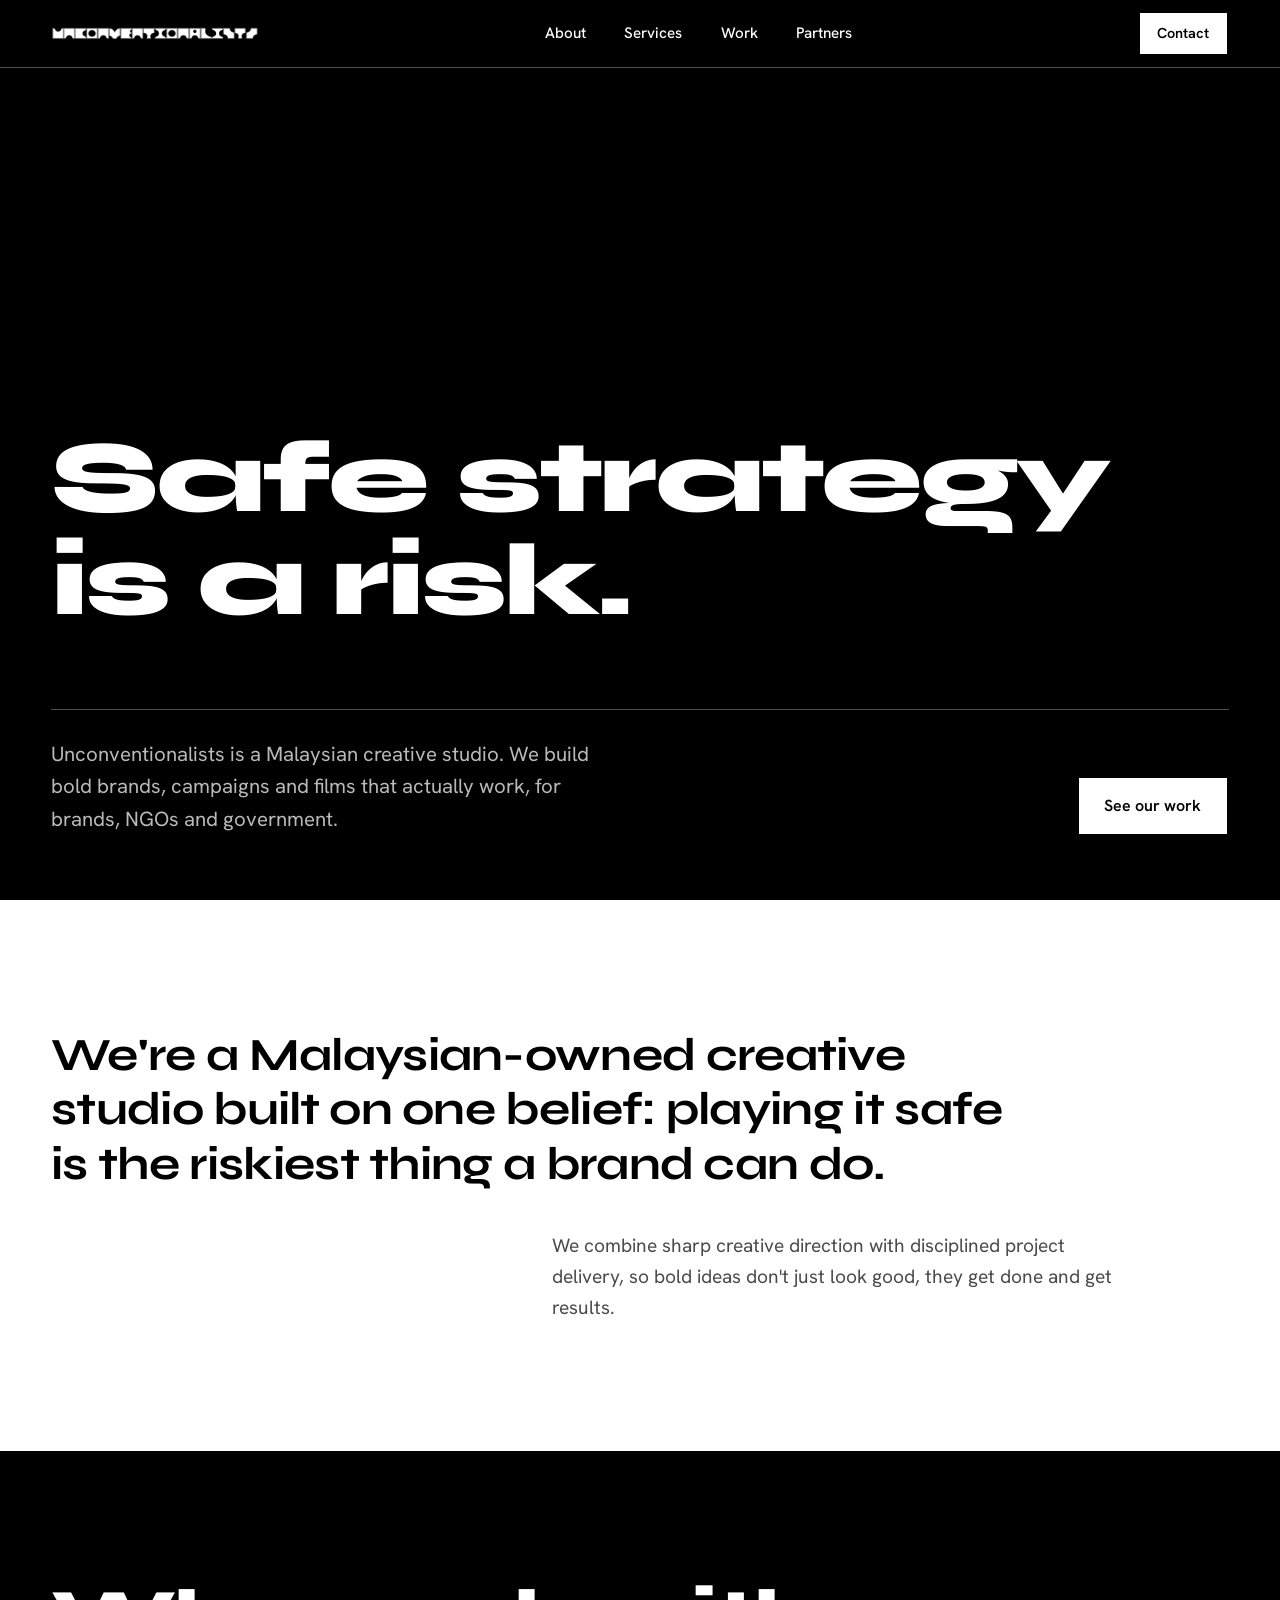
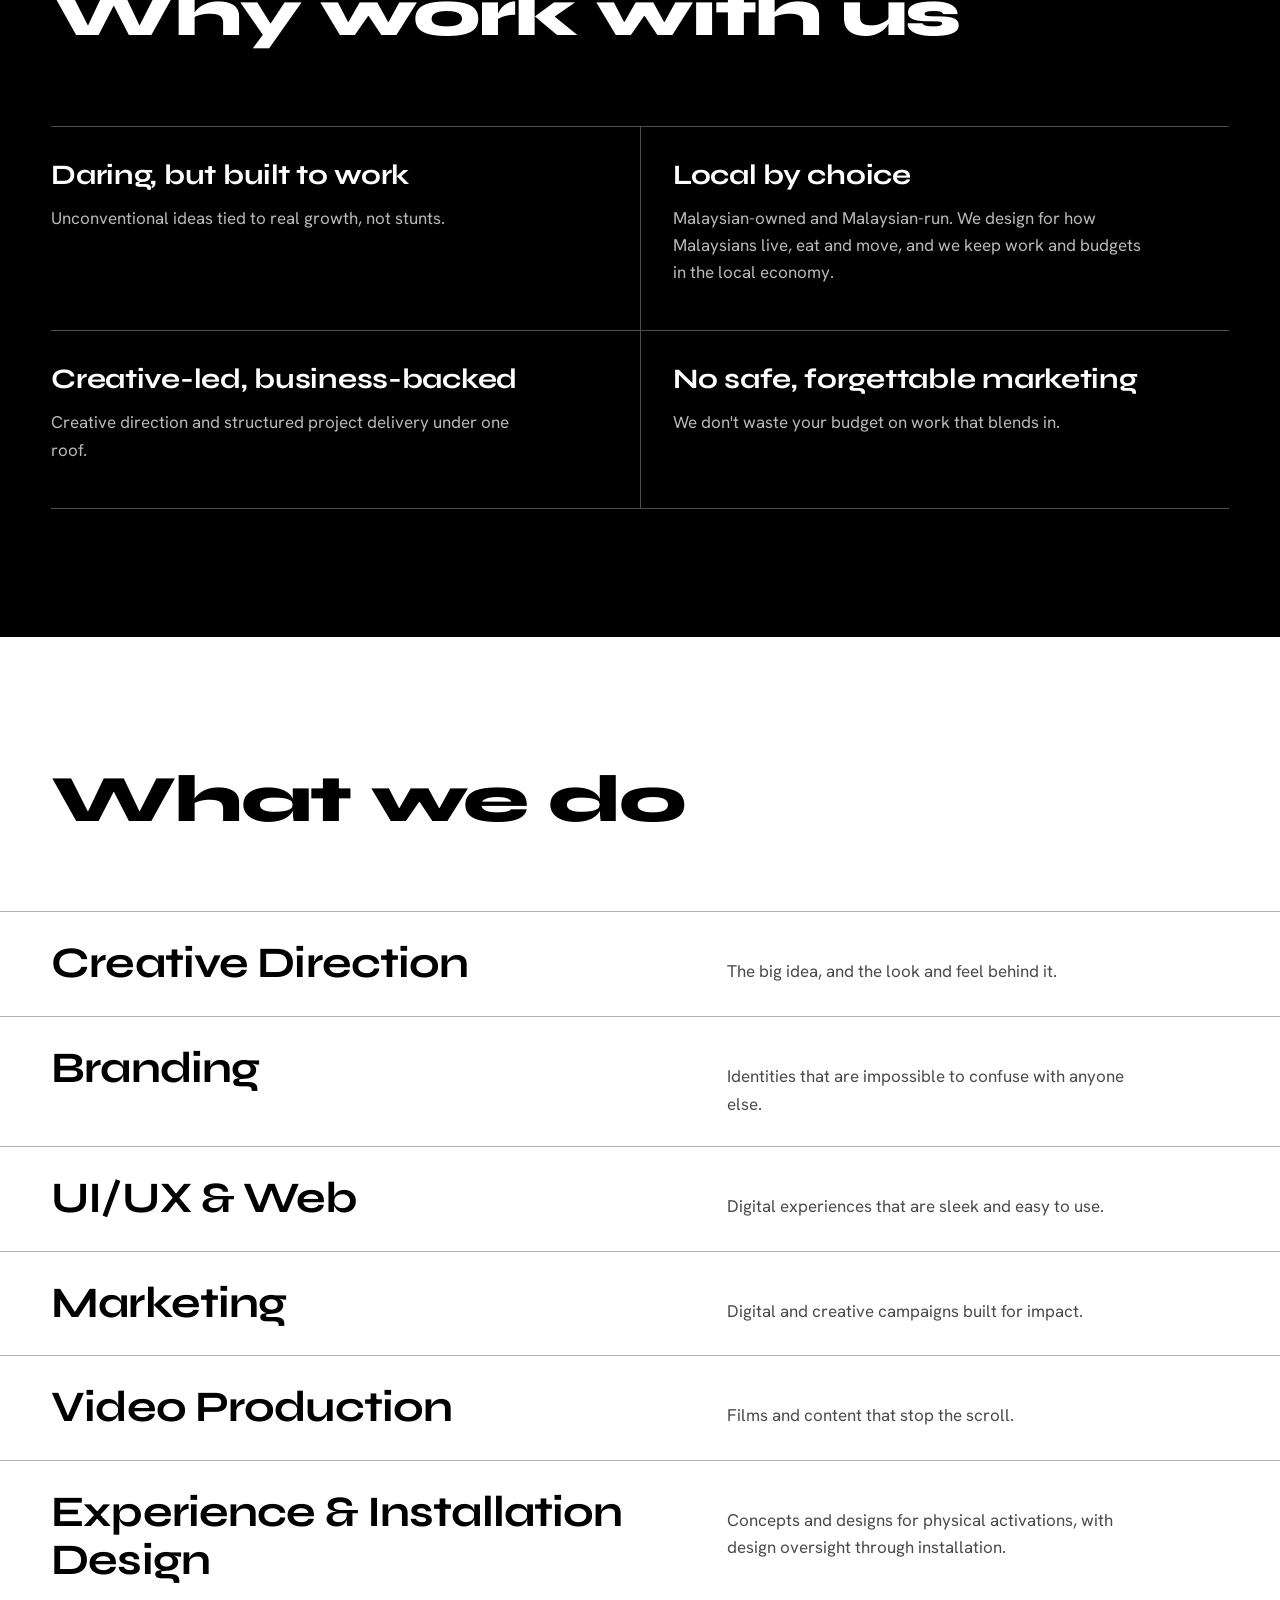
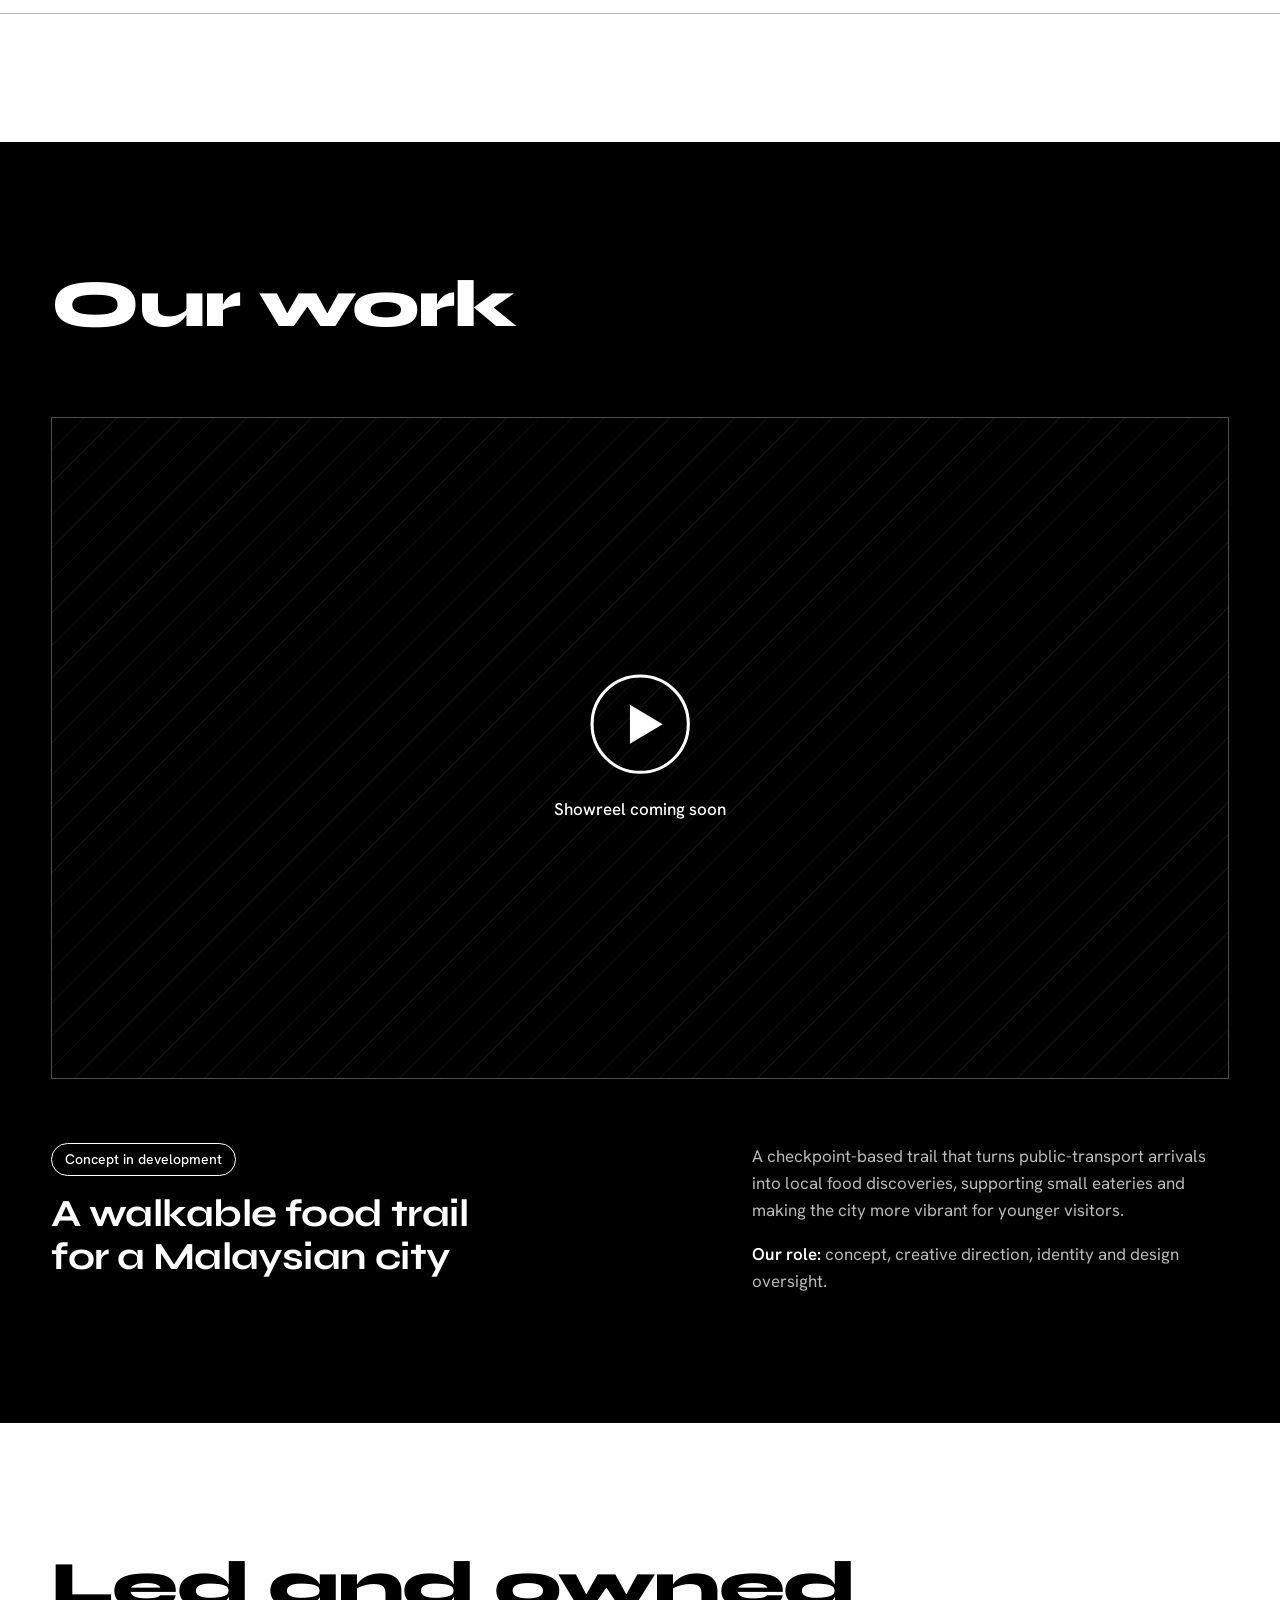
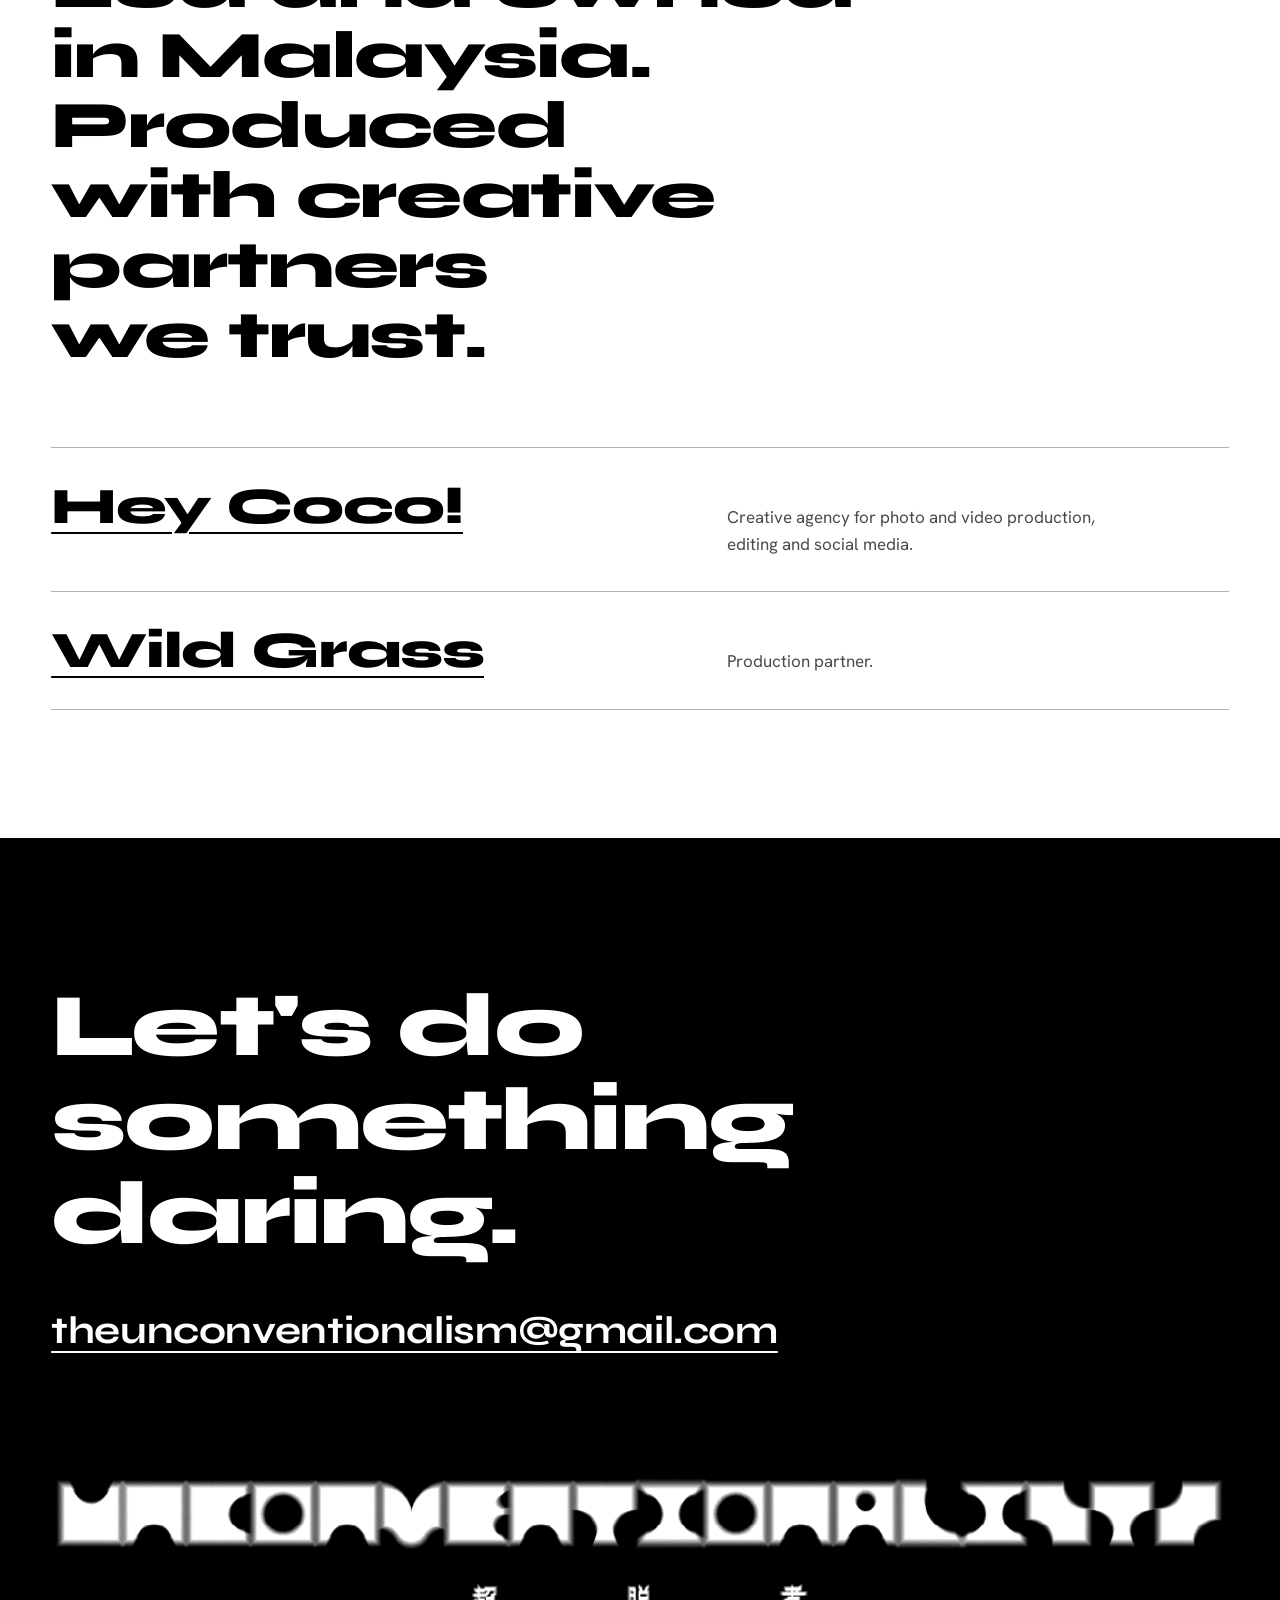
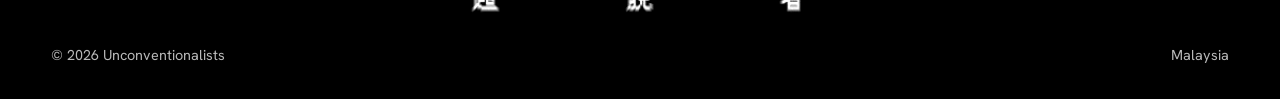
==== index.html @ 04efe310 "Rename unconventionalists-draft-site.html to index.html" ====
<!DOCTYPE html>
<html lang="en">
<head>
<meta charset="utf-8">
<meta name="viewport" content="width=device-width, initial-scale=1">
<title>Unconventionalists | Creative studio, Malaysia</title>
<meta name="description" content="Unconventionalists is a Malaysian-owned creative studio. Bold brands, campaigns and films that actually work, for brands, NGOs and government.">
<link rel="preconnect" href="https://fonts.googleapis.com">
<link rel="preconnect" href="https://fonts.gstatic.com" crossorigin>
<link href="https://fonts.googleapis.com/css2?family=Hanken+Grotesk:wght@400;500;600&family=Syne:wght@600;700;800&display=swap" rel="stylesheet">
<style>
  /* Brand is fixed black + white, so these tokens stay the same in light and dark viewers. */
  :root {
    --black: #000000;
    --white: #ffffff;
    --mute-on-black: #b9b9b9;
    --mute-on-white: #4a4a4a;
    --line-on-black: rgba(255, 255, 255, 0.3);
    --line-on-white: rgba(0, 0, 0, 0.3);
    --gutter: clamp(1.25rem, 4vw, 3.5rem);
    --display: "Syne", "Arial Black", "Helvetica Neue", Arial, sans-serif;
    --text: "Hanken Grotesk", system-ui, -apple-system, "Segoe UI", Arial, sans-serif;
    --nav-h: 4.25rem;
  }
  @media (prefers-color-scheme: dark) {
    :root:not([data-theme="light"]) {
      --black: #000000; --white: #ffffff;
    }
  }
  :root[data-theme="dark"] { --black: #000000; --white: #ffffff; }

  *, *::before, *::after { box-sizing: border-box; }
  html { scroll-behavior: smooth; scroll-padding-top: var(--nav-h); }
  body {
    margin: 0;
    background: var(--black);
    color: var(--white);
    font-family: var(--text);
    font-size: 1.0625rem;
    line-height: 1.6;
    -webkit-font-smoothing: antialiased;
  }
  h1, h2, h3, p, ul { margin: 0; }
  ul { padding: 0; list-style: none; }
  a { color: inherit; }
  img, svg { max-width: 100%; }

  .band-black { background: var(--black); color: var(--white); --mute: var(--mute-on-black); --line: var(--line-on-black); }
  .band-white { background: var(--white); color: var(--black); --mute: var(--mute-on-white); --line: var(--line-on-white); }
  .mute { color: var(--mute); }

  :focus-visible { outline: 3px solid currentColor; outline-offset: 4px; }
  .skip { position: absolute; left: -999px; top: 0; background: var(--white); color: var(--black); padding: .75rem 1rem; z-index: 100; }
  .skip:focus { left: 0; }

  /* Logo: the supplied wordmark used as a mask, so it takes the colour of its band. */
  .logo { display: block; background-color: currentColor; -webkit-mask-repeat: no-repeat; mask-repeat: no-repeat; -webkit-mask-size: 100% 100%; mask-size: 100% 100%; }
  .logo-word { aspect-ratio: 1100 / 72; -webkit-mask-image: url("[data-uri]"); mask-image: url("[data-uri]"); }
  .logo-lockup { aspect-ratio: 1100 / 134; -webkit-mask-image: url("[data-uri]"); mask-image: url("[data-uri]"); }

  /* Nav */
  .nav { position: sticky; top: 0; z-index: 50; height: var(--nav-h); display: flex; align-items: center; justify-content: space-between; gap: 1.5rem; padding: 0 var(--gutter); border-bottom: 1px solid var(--line); }
  .brand { display: block; width: clamp(9.5rem, 18vw, 13rem); }
  .nav-links { display: flex; gap: clamp(1.25rem, 3vw, 2.5rem); font-weight: 500; font-size: .95rem; }
  .nav-links a { text-decoration: none; padding: .25rem 0; border-bottom: 1px solid transparent; }
  .nav-links a:hover { border-bottom-color: currentColor; }

  .btn { display: inline-block; font-family: var(--text); font-weight: 600; font-size: 1rem; text-decoration: none; padding: .95rem 1.6rem; border: 2px solid currentColor; background: var(--white); color: var(--black); transition: background-color .2s, color .2s; }
  .band-black .btn:hover { background: var(--black); color: var(--white); }
  .btn-sm { padding: .55rem 1.1rem; font-size: .9rem; }

  /* Sections */
  .section { padding: clamp(4.5rem, 10vw, 9rem) var(--gutter); }
  .h2 { font-family: var(--display); font-weight: 800; font-size: clamp(2rem, 5.2vw, 4.25rem); line-height: 1.05; letter-spacing: -0.02em; text-wrap: balance; }

  /* Hero */
  .hero { min-height: calc(100svh - var(--nav-h)); display: flex; flex-direction: column; justify-content: flex-end; gap: clamp(2.5rem, 6vw, 5rem); padding: clamp(3rem, 7vw, 6rem) var(--gutter) clamp(2.5rem, 5vw, 4.5rem); }
  .hero-title { font-family: var(--display); font-weight: 800; font-size: clamp(2.75rem, 8vw, 7.5rem); line-height: 1; letter-spacing: -0.03em; }
  .hero-title .line { display: block; overflow: hidden; padding-bottom: .16em; margin-bottom: -.16em; }
  .hero-title .line > span { display: block; animation: rise .9s cubic-bezier(.2, .7, .2, 1) both; }
  .hero-title .line:nth-child(2) > span { animation-delay: .12s; }
  @keyframes rise { from { transform: translateY(105%); } to { transform: translateY(0); } }
  .hero-foot { display: flex; flex-wrap: wrap; align-items: flex-end; justify-content: space-between; gap: 1.75rem 3rem; border-top: 1px solid var(--line); padding-top: 1.75rem; }
  .lede { max-width: 36rem; font-size: clamp(1.05rem, 1.6vw, 1.3rem); color: var(--mute); }

  /* About */
  .about-grid { display: grid; grid-template-columns: repeat(12, 1fr); gap: 2.5rem 1.5rem; }
  .statement { grid-column: 1 / span 10; font-family: var(--display); font-weight: 700; font-size: clamp(1.6rem, 3.6vw, 3rem); line-height: 1.18; letter-spacing: -0.015em; text-wrap: balance; }
  .about-body { grid-column: 6 / span 6; font-size: clamp(1.05rem, 1.5vw, 1.25rem); color: var(--mute); max-width: 38rem; }

  /* Value */
  .section-head { display: flex; justify-content: space-between; align-items: flex-end; gap: 2rem; margin-bottom: clamp(2.5rem, 6vw, 5rem); }
  .value-grid { display: grid; grid-template-columns: repeat(2, 1fr); border-top: 1px solid var(--line); }
  .value-item { padding: 2rem 2rem 2.75rem 0; border-bottom: 1px solid var(--line); }
  .value-item:nth-child(even) { padding-left: 2rem; padding-right: 0; border-left: 1px solid var(--line); }
  .value-item h3 { font-family: var(--display); font-weight: 700; font-size: clamp(1.3rem, 2.2vw, 1.9rem); line-height: 1.15; margin-bottom: .85rem; letter-spacing: -0.01em; }
  .value-item p { color: var(--mute); max-width: 30rem; }

  /* Services */
  .svc { border-top: 1px solid var(--line); margin: 0 calc(var(--gutter) * -1); }
  .svc li { display: grid; grid-template-columns: minmax(0, 5fr) minmax(0, 4fr); gap: 1rem 3rem; align-items: baseline; padding: 1.75rem var(--gutter); border-bottom: 1px solid var(--line); transition: background-color .2s, color .2s; }
  .svc li:hover { background: var(--black); color: var(--white); --mute: var(--mute-on-black); }
  .svc h3 { font-family: var(--display); font-weight: 700; font-size: clamp(1.5rem, 3.4vw, 2.75rem); line-height: 1.1; letter-spacing: -0.02em; }
  .svc p { color: var(--mute); max-width: 26rem; }

  /* Work */
  .reel { margin: 0 0 clamp(2.5rem, 5vw, 4rem); }
  .reel-frame { position: relative; aspect-ratio: 16 / 9; border: 1px solid var(--line); display: grid; place-items: center; text-align: center; background: repeating-linear-gradient(135deg, transparent 0 22px, rgba(255, 255, 255, 0.06) 22px 23px); }
  .reel-play { width: clamp(4rem, 8vw, 6.5rem); height: clamp(4rem, 8vw, 6.5rem); margin: 0 auto 1.25rem; display: block; }
  .reel-frame p { font-weight: 500; }
  .work-grid { display: grid; grid-template-columns: repeat(12, 1fr); gap: 2rem 1.5rem; }
  .work-title { grid-column: 1 / span 6; }
  .work-title h3 { font-family: var(--display); font-weight: 700; font-size: clamp(1.6rem, 3vw, 2.5rem); line-height: 1.12; letter-spacing: -0.015em; margin-top: 1rem; text-wrap: balance; }
  .tag { display: inline-block; font-size: .875rem; font-weight: 500; padding: .25rem .8rem; border: 1px solid currentColor; border-radius: 999px; }
  .work-body { grid-column: 8 / span 5; color: var(--mute); }
  .work-body p + p { margin-top: 1rem; }
  .work-body strong { color: var(--white); font-weight: 600; }

  /* Partners */
  .partners-head { max-width: 52rem; margin-bottom: clamp(2.5rem, 6vw, 5rem); }
  .partner-list { border-top: 1px solid var(--line); }
  .partner { display: grid; grid-template-columns: minmax(0, 5fr) minmax(0, 4fr); gap: .75rem 3rem; align-items: baseline; padding: 2rem 0; border-bottom: 1px solid var(--line); }
  .partner h3 { font-family: var(--display); font-weight: 800; font-size: clamp(1.75rem, 4vw, 3.25rem); line-height: 1.05; letter-spacing: -0.02em; }
  .partner h3 a { text-decoration: underline; text-decoration-thickness: 2px; text-underline-offset: .18em; }
  .partner h3 a:hover { text-decoration-thickness: 5px; }
  .partner p { color: var(--mute); max-width: 26rem; }

  /* Contact + footer */
  .contact { padding: clamp(5rem, 11vw, 10rem) var(--gutter) 0; }
  .contact .h2 { font-size: clamp(2.4rem, 7vw, 6.25rem); margin-bottom: clamp(1.5rem, 3vw, 2.5rem); }
  .email { display: inline-block; font-family: var(--display); font-weight: 700; font-size: clamp(1.15rem, 3.2vw, 2.4rem); letter-spacing: -0.01em; text-decoration: underline; text-decoration-thickness: 2px; text-underline-offset: .2em; overflow-wrap: anywhere; }
  .email:hover { text-decoration-thickness: 5px; }
  .foot-logo { margin-top: clamp(4rem, 9vw, 8rem); }
  .foot-note { display: flex; justify-content: space-between; flex-wrap: wrap; gap: .75rem 2rem; padding: 1.5rem 0 2rem; font-size: .9rem; color: var(--mute); }

  @media (max-width: 860px) {
    .about-grid, .work-grid { display: block; }
    .about-body { margin-top: 2rem; }
    .work-body { margin-top: 1.75rem; }
    .svc li, .partner { grid-template-columns: 1fr; }
  }
  @media (max-width: 720px) {
    .nav-links { display: none; }
    .value-grid { grid-template-columns: 1fr; }
    .value-item, .value-item:nth-child(even) { padding: 1.75rem 0 2.25rem; border-left: 0; }
  }
  @media (prefers-reduced-motion: reduce) {
    html { scroll-behavior: auto; }
    .hero-title .line > span { animation: none; }
    .btn, .svc li { transition: none; }
  }
</style>
</head>
<body>
<a class="skip" href="#about">Skip to content</a>

<header class="nav band-black">
  <a class="brand" href="#top" aria-label="Unconventionalists, back to top">
    <span class="logo logo-word" role="img" aria-label="Unconventionalists"></span>
  </a>
  <nav aria-label="Main">
    <ul class="nav-links">
      <li><a href="#about">About</a></li>
      <li><a href="#services">Services</a></li>
      <li><a href="#work">Work</a></li>
      <li><a href="#partners">Partners</a></li>
    </ul>
  </nav>
  <a class="btn btn-sm" href="#contact">Contact</a>
</header>

<main>
  <section class="hero band-black" id="top">
    <h1 class="hero-title">
      <span class="line"><span>Safe strategy</span></span>
      <span class="line"><span>is a risk.</span></span>
    </h1>
    <div class="hero-foot">
      <p class="lede">Unconventionalists is a Malaysian creative studio. We build bold brands, campaigns and films that actually work, for brands, NGOs and government.</p>
      <a class="btn" href="#work">See our work</a>
    </div>
  </section>

  <section class="section band-white" id="about">
    <div class="about-grid">
      <p class="statement">We're a Malaysian-owned creative studio built on one belief: playing it safe is the riskiest thing a brand can do.</p>
      <p class="about-body">We combine sharp creative direction with disciplined project delivery, so bold ideas don't just look good, they get done and get results.</p>
    </div>
  </section>

  <section class="section band-black" id="value">
    <div class="section-head">
      <h2 class="h2">Why work with us</h2>
    </div>
    <ul class="value-grid">
      <li class="value-item">
        <h3>Daring, but built to work</h3>
        <p>Unconventional ideas tied to real growth, not stunts.</p>
      </li>
      <li class="value-item">
        <h3>Local by choice</h3>
        <p>Malaysian-owned and Malaysian-run. We design for how Malaysians live, eat and move, and we keep work and budgets in the local economy.</p>
      </li>
      <li class="value-item">
        <h3>Creative-led, business-backed</h3>
        <p>Creative direction and structured project delivery under one roof.</p>
      </li>
      <li class="value-item">
        <h3>No safe, forgettable marketing</h3>
        <p>We don't waste your budget on work that blends in.</p>
      </li>
    </ul>
  </section>

  <section class="section band-white" id="services">
    <div class="section-head">
      <h2 class="h2">What we do</h2>
    </div>
    <ul class="svc">
      <li><h3>Creative Direction</h3><p>The big idea, and the look and feel behind it.</p></li>
      <li><h3>Branding</h3><p>Identities that are impossible to confuse with anyone else.</p></li>
      <li><h3>UI/UX &amp; Web</h3><p>Digital experiences that are sleek and easy to use.</p></li>
      <li><h3>Marketing</h3><p>Digital and creative campaigns built for impact.</p></li>
      <li><h3>Video Production</h3><p>Films and content that stop the scroll.</p></li>
      <li><h3>Experience &amp; Installation Design</h3><p>Concepts and designs for physical activations, with design oversight through installation.</p></li>
    </ul>
  </section>

  <section class="section band-black" id="work">
    <div class="section-head">
      <h2 class="h2">Our work</h2>
    </div>

    <!-- VIDEO SLOT: replace the .reel-frame contents with an <iframe> (YouTube/Vimeo) or <video> when footage is ready. -->
    <figure class="reel">
      <div class="reel-frame" role="img" aria-label="Showreel video placeholder">
        <div>
          <svg class="reel-play" viewBox="0 0 100 100" fill="none" aria-hidden="true">
            <circle cx="50" cy="50" r="47" stroke="currentColor" stroke-width="3"/>
            <path d="M40 31 L72 50 L40 69 Z" fill="currentColor"/>
          </svg>
          <p>Showreel coming soon</p>
        </div>
      </div>
    </figure>

    <div class="work-grid">
      <div class="work-title">
        <span class="tag">Concept in development</span>
        <h3>A walkable food trail for a Malaysian city</h3>
      </div>
      <div class="work-body">
        <p>A checkpoint-based trail that turns public-transport arrivals into local food discoveries, supporting small eateries and making the city more vibrant for younger visitors.</p>
        <p><strong>Our role:</strong> concept, creative direction, identity and design oversight.</p>
      </div>
    </div>
  </section>

  <section class="section band-white" id="partners">
    <div class="partners-head">
      <h2 class="h2">Led and owned in Malaysia. Produced with creative partners we trust.</h2>
    </div>
    <ul class="partner-list">
      <li class="partner">
        <h3><a href="https://heycoco.agency" target="_blank" rel="noopener">Hey Coco!</a></h3>
        <p>Creative agency for photo and video production, editing and social media.</p>
      </li>
      <li class="partner">
        <h3><a href="https://wildgrass.id" target="_blank" rel="noopener">Wild Grass</a></h3>
        <p>Production partner.</p>
      </li>
    </ul>
  </section>
</main>

<footer class="contact band-black" id="contact">
  <h2 class="h2">Let's do something daring.</h2>
  <a class="email" href="mailto:theunconventionalism@gmail.com">theunconventionalism@gmail.com</a>
  <div class="foot-logo">
    <span class="logo logo-lockup" role="img" aria-label="Unconventionalists"></span>
  </div>
  <div class="foot-note">
    <span>&copy; 2026 Unconventionalists</span>
    <span>Malaysia</span>
  </div>
</footer>
</body>
</html>
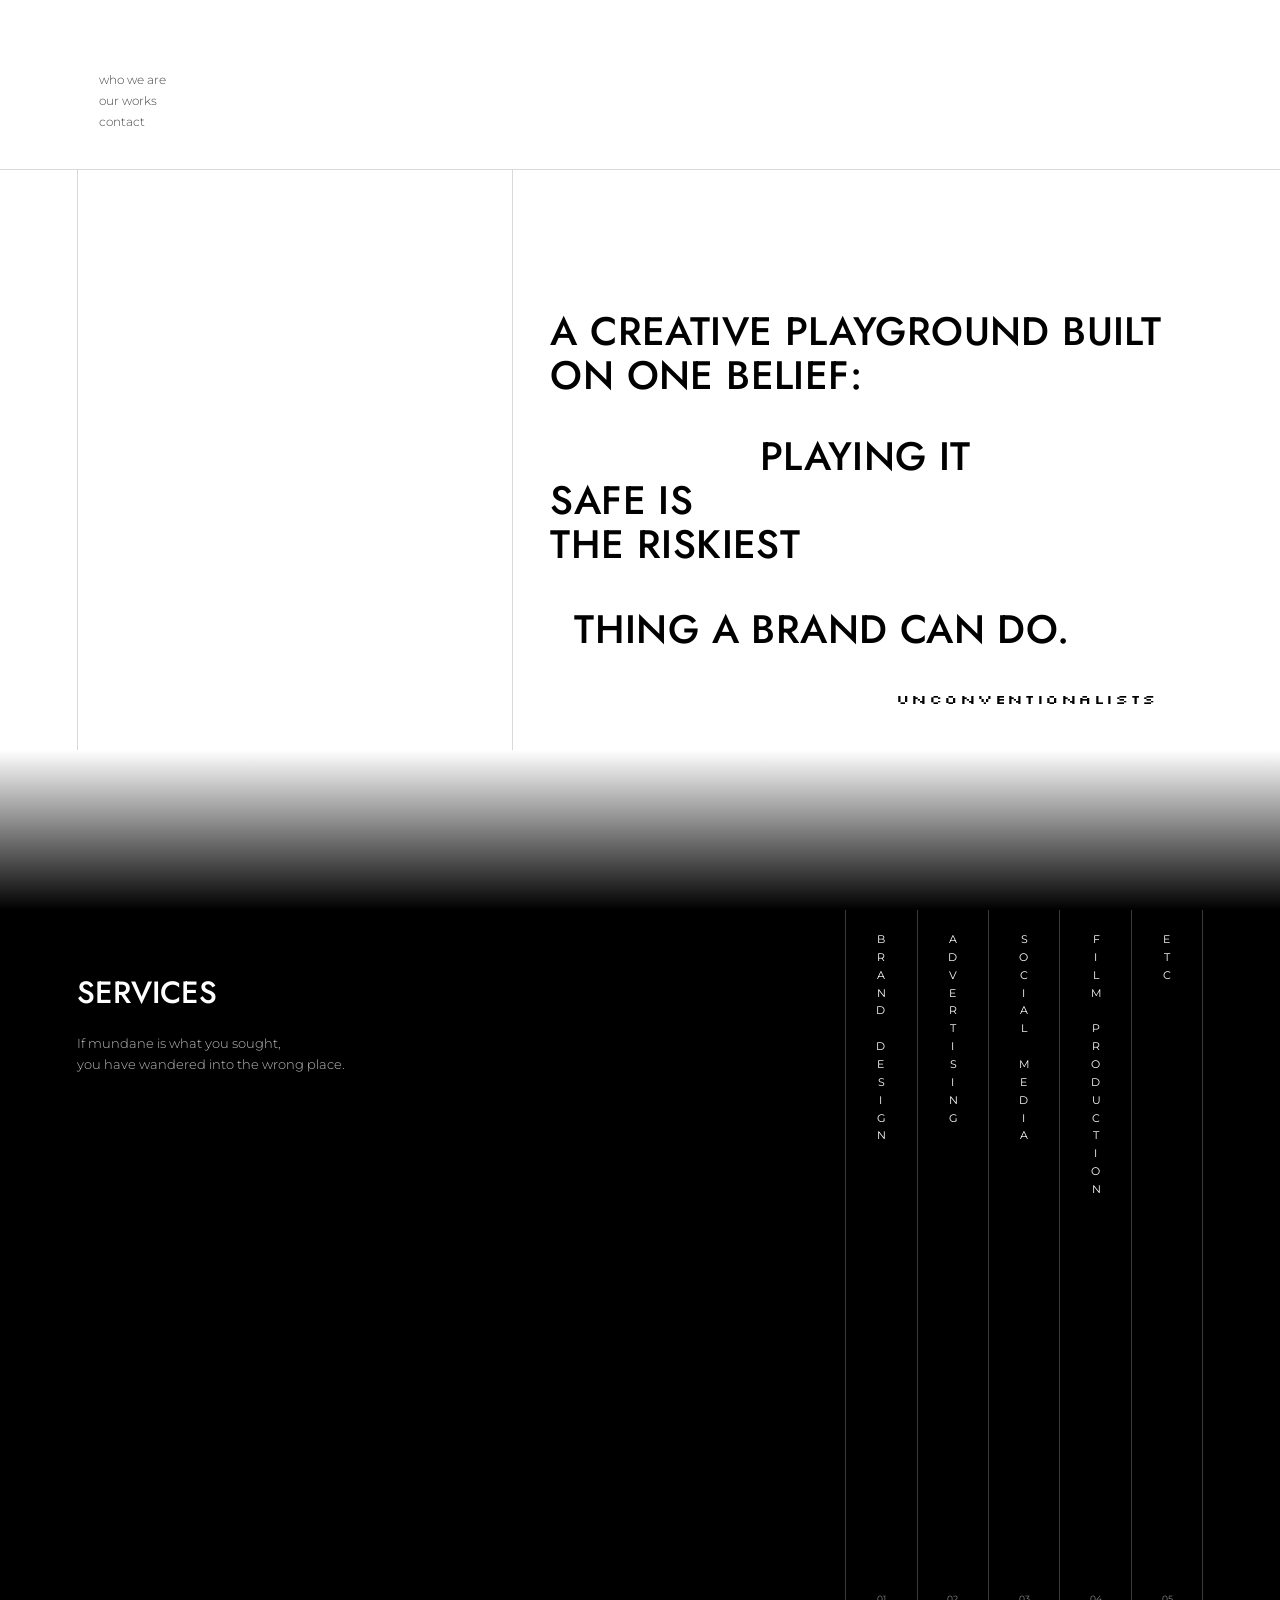
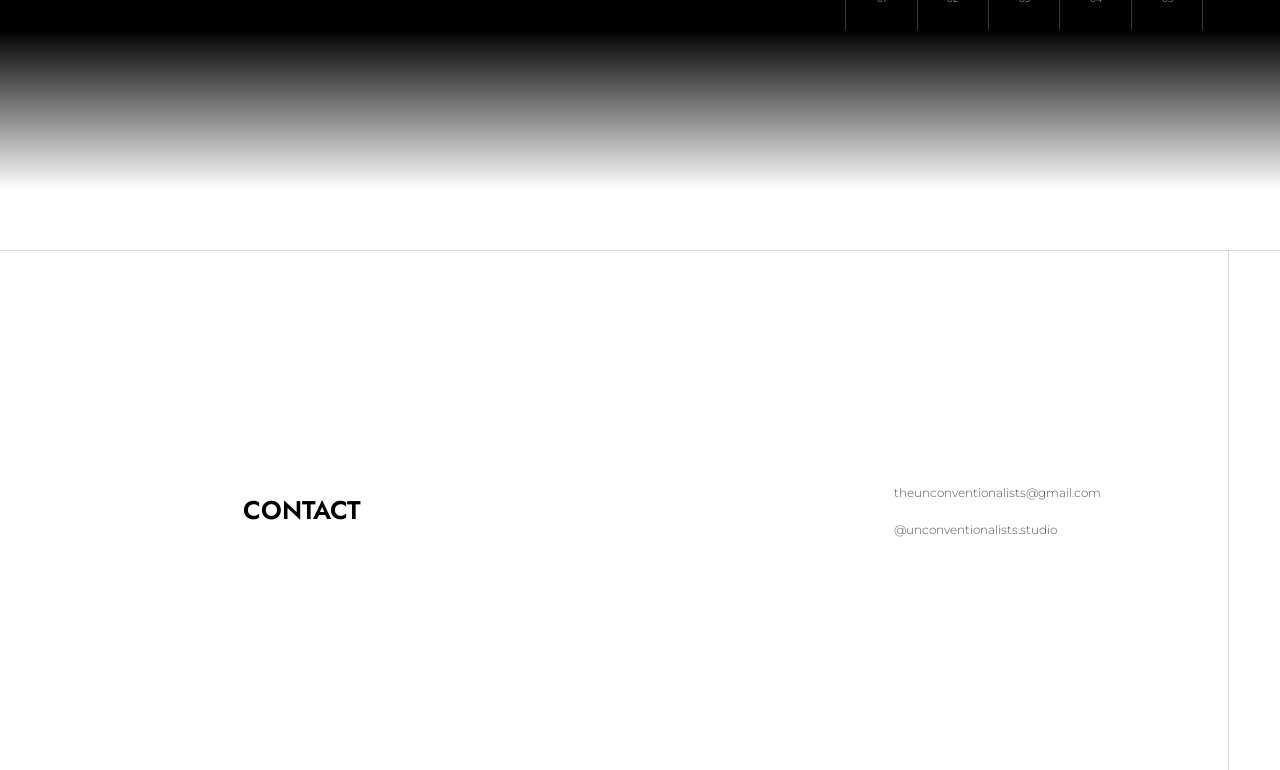
==== commit c50af461: "New landing page built from the Figma design Replaces the earlier draft. Hero, Services with hover p" ====
--- a/index.html
+++ b/index.html
@@ -1,288 +1,82 @@
-<!DOCTYPE html>
+<!doctype html>
 <html lang="en">
 <head>
-<meta charset="utf-8">
-<meta name="viewport" content="width=device-width, initial-scale=1">
-<title>Unconventionalists | Creative studio, Malaysia</title>
-<meta name="description" content="Unconventionalists is a Malaysian-owned creative studio. Bold brands, campaigns and films that actually work, for brands, NGOs and government.">
-<link rel="preconnect" href="https://fonts.googleapis.com">
-<link rel="preconnect" href="https://fonts.gstatic.com" crossorigin>
-<link href="https://fonts.googleapis.com/css2?family=Hanken+Grotesk:wght@400;500;600&family=Syne:wght@600;700;800&display=swap" rel="stylesheet">
-<style>
-  /* Brand is fixed black + white, so these tokens stay the same in light and dark viewers. */
-  :root {
-    --black: #000000;
-    --white: #ffffff;
-    --mute-on-black: #b9b9b9;
-    --mute-on-white: #4a4a4a;
-    --line-on-black: rgba(255, 255, 255, 0.3);
-    --line-on-white: rgba(0, 0, 0, 0.3);
-    --gutter: clamp(1.25rem, 4vw, 3.5rem);
-    --display: "Syne", "Arial Black", "Helvetica Neue", Arial, sans-serif;
-    --text: "Hanken Grotesk", system-ui, -apple-system, "Segoe UI", Arial, sans-serif;
-    --nav-h: 4.25rem;
-  }
-  @media (prefers-color-scheme: dark) {
-    :root:not([data-theme="light"]) {
-      --black: #000000; --white: #ffffff;
-    }
-  }
-  :root[data-theme="dark"] { --black: #000000; --white: #ffffff; }
-
-  *, *::before, *::after { box-sizing: border-box; }
-  html { scroll-behavior: smooth; scroll-padding-top: var(--nav-h); }
-  body {
-    margin: 0;
-    background: var(--black);
-    color: var(--white);
-    font-family: var(--text);
-    font-size: 1.0625rem;
-    line-height: 1.6;
-    -webkit-font-smoothing: antialiased;
-  }
-  h1, h2, h3, p, ul { margin: 0; }
-  ul { padding: 0; list-style: none; }
-  a { color: inherit; }
-  img, svg { max-width: 100%; }
-
-  .band-black { background: var(--black); color: var(--white); --mute: var(--mute-on-black); --line: var(--line-on-black); }
-  .band-white { background: var(--white); color: var(--black); --mute: var(--mute-on-white); --line: var(--line-on-white); }
-  .mute { color: var(--mute); }
-
-  :focus-visible { outline: 3px solid currentColor; outline-offset: 4px; }
-  .skip { position: absolute; left: -999px; top: 0; background: var(--white); color: var(--black); padding: .75rem 1rem; z-index: 100; }
-  .skip:focus { left: 0; }
-
-  /* Logo: the supplied wordmark used as a mask, so it takes the colour of its band. */
-  .logo { display: block; background-color: currentColor; -webkit-mask-repeat: no-repeat; mask-repeat: no-repeat; -webkit-mask-size: 100% 100%; mask-size: 100% 100%; }
-  .logo-word { aspect-ratio: 1100 / 72; -webkit-mask-image: url("[data-uri]"); mask-image: url("[data-uri]"); }
-  .logo-lockup { aspect-ratio: 1100 / 134; -webkit-mask-image: url("[data-uri]"); mask-image: url("[data-uri]"); }
-
-  /* Nav */
-  .nav { position: sticky; top: 0; z-index: 50; height: var(--nav-h); display: flex; align-items: center; justify-content: space-between; gap: 1.5rem; padding: 0 var(--gutter); border-bottom: 1px solid var(--line); }
-  .brand { display: block; width: clamp(9.5rem, 18vw, 13rem); }
-  .nav-links { display: flex; gap: clamp(1.25rem, 3vw, 2.5rem); font-weight: 500; font-size: .95rem; }
-  .nav-links a { text-decoration: none; padding: .25rem 0; border-bottom: 1px solid transparent; }
-  .nav-links a:hover { border-bottom-color: currentColor; }
-
-  .btn { display: inline-block; font-family: var(--text); font-weight: 600; font-size: 1rem; text-decoration: none; padding: .95rem 1.6rem; border: 2px solid currentColor; background: var(--white); color: var(--black); transition: background-color .2s, color .2s; }
-  .band-black .btn:hover { background: var(--black); color: var(--white); }
-  .btn-sm { padding: .55rem 1.1rem; font-size: .9rem; }
-
-  /* Sections */
-  .section { padding: clamp(4.5rem, 10vw, 9rem) var(--gutter); }
-  .h2 { font-family: var(--display); font-weight: 800; font-size: clamp(2rem, 5.2vw, 4.25rem); line-height: 1.05; letter-spacing: -0.02em; text-wrap: balance; }
-
-  /* Hero */
-  .hero { min-height: calc(100svh - var(--nav-h)); display: flex; flex-direction: column; justify-content: flex-end; gap: clamp(2.5rem, 6vw, 5rem); padding: clamp(3rem, 7vw, 6rem) var(--gutter) clamp(2.5rem, 5vw, 4.5rem); }
-  .hero-title { font-family: var(--display); font-weight: 800; font-size: clamp(2.75rem, 8vw, 7.5rem); line-height: 1; letter-spacing: -0.03em; }
-  .hero-title .line { display: block; overflow: hidden; padding-bottom: .16em; margin-bottom: -.16em; }
-  .hero-title .line > span { display: block; animation: rise .9s cubic-bezier(.2, .7, .2, 1) both; }
-  .hero-title .line:nth-child(2) > span { animation-delay: .12s; }
-  @keyframes rise { from { transform: translateY(105%); } to { transform: translateY(0); } }
-  .hero-foot { display: flex; flex-wrap: wrap; align-items: flex-end; justify-content: space-between; gap: 1.75rem 3rem; border-top: 1px solid var(--line); padding-top: 1.75rem; }
-  .lede { max-width: 36rem; font-size: clamp(1.05rem, 1.6vw, 1.3rem); color: var(--mute); }
-
-  /* About */
-  .about-grid { display: grid; grid-template-columns: repeat(12, 1fr); gap: 2.5rem 1.5rem; }
-  .statement { grid-column: 1 / span 10; font-family: var(--display); font-weight: 700; font-size: clamp(1.6rem, 3.6vw, 3rem); line-height: 1.18; letter-spacing: -0.015em; text-wrap: balance; }
-  .about-body { grid-column: 6 / span 6; font-size: clamp(1.05rem, 1.5vw, 1.25rem); color: var(--mute); max-width: 38rem; }
-
-  /* Value */
-  .section-head { display: flex; justify-content: space-between; align-items: flex-end; gap: 2rem; margin-bottom: clamp(2.5rem, 6vw, 5rem); }
-  .value-grid { display: grid; grid-template-columns: repeat(2, 1fr); border-top: 1px solid var(--line); }
-  .value-item { padding: 2rem 2rem 2.75rem 0; border-bottom: 1px solid var(--line); }
-  .value-item:nth-child(even) { padding-left: 2rem; padding-right: 0; border-left: 1px solid var(--line); }
-  .value-item h3 { font-family: var(--display); font-weight: 700; font-size: clamp(1.3rem, 2.2vw, 1.9rem); line-height: 1.15; margin-bottom: .85rem; letter-spacing: -0.01em; }
-  .value-item p { color: var(--mute); max-width: 30rem; }
-
-  /* Services */
-  .svc { border-top: 1px solid var(--line); margin: 0 calc(var(--gutter) * -1); }
-  .svc li { display: grid; grid-template-columns: minmax(0, 5fr) minmax(0, 4fr); gap: 1rem 3rem; align-items: baseline; padding: 1.75rem var(--gutter); border-bottom: 1px solid var(--line); transition: background-color .2s, color .2s; }
-  .svc li:hover { background: var(--black); color: var(--white); --mute: var(--mute-on-black); }
-  .svc h3 { font-family: var(--display); font-weight: 700; font-size: clamp(1.5rem, 3.4vw, 2.75rem); line-height: 1.1; letter-spacing: -0.02em; }
-  .svc p { color: var(--mute); max-width: 26rem; }
-
-  /* Work */
-  .reel { margin: 0 0 clamp(2.5rem, 5vw, 4rem); }
-  .reel-frame { position: relative; aspect-ratio: 16 / 9; border: 1px solid var(--line); display: grid; place-items: center; text-align: center; background: repeating-linear-gradient(135deg, transparent 0 22px, rgba(255, 255, 255, 0.06) 22px 23px); }
-  .reel-play { width: clamp(4rem, 8vw, 6.5rem); height: clamp(4rem, 8vw, 6.5rem); margin: 0 auto 1.25rem; display: block; }
-  .reel-frame p { font-weight: 500; }
-  .work-grid { display: grid; grid-template-columns: repeat(12, 1fr); gap: 2rem 1.5rem; }
-  .work-title { grid-column: 1 / span 6; }
-  .work-title h3 { font-family: var(--display); font-weight: 700; font-size: clamp(1.6rem, 3vw, 2.5rem); line-height: 1.12; letter-spacing: -0.015em; margin-top: 1rem; text-wrap: balance; }
-  .tag { display: inline-block; font-size: .875rem; font-weight: 500; padding: .25rem .8rem; border: 1px solid currentColor; border-radius: 999px; }
-  .work-body { grid-column: 8 / span 5; color: var(--mute); }
-  .work-body p + p { margin-top: 1rem; }
-  .work-body strong { color: var(--white); font-weight: 600; }
-
-  /* Partners */
-  .partners-head { max-width: 52rem; margin-bottom: clamp(2.5rem, 6vw, 5rem); }
-  .partner-list { border-top: 1px solid var(--line); }
-  .partner { display: grid; grid-template-columns: minmax(0, 5fr) minmax(0, 4fr); gap: .75rem 3rem; align-items: baseline; padding: 2rem 0; border-bottom: 1px solid var(--line); }
-  .partner h3 { font-family: var(--display); font-weight: 800; font-size: clamp(1.75rem, 4vw, 3.25rem); line-height: 1.05; letter-spacing: -0.02em; }
-  .partner h3 a { text-decoration: underline; text-decoration-thickness: 2px; text-underline-offset: .18em; }
-  .partner h3 a:hover { text-decoration-thickness: 5px; }
-  .partner p { color: var(--mute); max-width: 26rem; }
-
-  /* Contact + footer */
-  .contact { padding: clamp(5rem, 11vw, 10rem) var(--gutter) 0; }
-  .contact .h2 { font-size: clamp(2.4rem, 7vw, 6.25rem); margin-bottom: clamp(1.5rem, 3vw, 2.5rem); }
-  .email { display: inline-block; font-family: var(--display); font-weight: 700; font-size: clamp(1.15rem, 3.2vw, 2.4rem); letter-spacing: -0.01em; text-decoration: underline; text-decoration-thickness: 2px; text-underline-offset: .2em; overflow-wrap: anywhere; }
-  .email:hover { text-decoration-thickness: 5px; }
-  .foot-logo { margin-top: clamp(4rem, 9vw, 8rem); }
-  .foot-note { display: flex; justify-content: space-between; flex-wrap: wrap; gap: .75rem 2rem; padding: 1.5rem 0 2rem; font-size: .9rem; color: var(--mute); }
-
-  @media (max-width: 860px) {
-    .about-grid, .work-grid { display: block; }
-    .about-body { margin-top: 2rem; }
-    .work-body { margin-top: 1.75rem; }
-    .svc li, .partner { grid-template-columns: 1fr; }
-  }
-  @media (max-width: 720px) {
-    .nav-links { display: none; }
-    .value-grid { grid-template-columns: 1fr; }
-    .value-item, .value-item:nth-child(even) { padding: 1.75rem 0 2.25rem; border-left: 0; }
-  }
-  @media (prefers-reduced-motion: reduce) {
-    html { scroll-behavior: auto; }
-    .hero-title .line > span { animation: none; }
-    .btn, .svc li { transition: none; }
-  }
-</style>
+  <meta charset="utf-8">
+  <meta name="viewport" content="width=device-width, initial-scale=1">
+  <title>The Unconventionalists</title>
+  <meta name="description" content="A creative playground built on one belief: playing it safe is the riskiest thing a brand can do.">
+  <link rel="preconnect" href="https://fonts.googleapis.com">
+  <link rel="preconnect" href="https://fonts.gstatic.com" crossorigin>
+  <!-- Placeholder fonts until the real ones are confirmed from Figma -->
+  <link href="https://fonts.googleapis.com/css2?family=Jost:wght@400;500;600&family=Montserrat:wght@300;400&family=Silkscreen&display=swap" rel="stylesheet">
+  <link rel="stylesheet" href="styles.css">
 </head>
 <body>
-<a class="skip" href="#about">Skip to content</a>
 
-<header class="nav band-black">
-  <a class="brand" href="#top" aria-label="Unconventionalists, back to top">
-    <span class="logo logo-word" role="img" aria-label="Unconventionalists"></span>
-  </a>
-  <nav aria-label="Main">
-    <ul class="nav-links">
-      <li><a href="#about">About</a></li>
-      <li><a href="#services">Services</a></li>
-      <li><a href="#work">Work</a></li>
-      <li><a href="#partners">Partners</a></li>
+  <!-- HERO -->
+  <header class="hero" id="top">
+    <nav class="nav">
+      <a href="#who">who we are</a>
+      <a href="#works">our works</a>
+      <a href="#contact">contact</a>
+    </nav>
+
+    <div class="hero__grid" aria-hidden="true">
+      <span class="line line--v" style="left: 6%"></span>
+      <span class="line line--v" style="left: 40%"></span>
+    </div>
+
+    <h1 class="hero__text">
+      <span class="l1">A creative playground built</span>
+      <span class="l2">on one belief:</span>
+      <span class="l3">playing it</span>
+      <span class="l4">safe is</span>
+      <span class="l5">the riskiest</span>
+      <span class="l6">thing a brand can do.</span>
+    </h1>
+
+    <!-- Placeholder: swap for the real wordmark SVG -->
+    <div class="wordmark">unconventionalists</div>
+  </header>
+
+  <!-- SERVICES -->
+  <section class="services" id="works">
+    <div class="services__left">
+      <div class="services__intro">
+        <h2>Services</h2>
+        <p>If mundane is what you sought,<br>you have wandered into the wrong place.</p>
+      </div>
+
+      <div class="services__preview" aria-live="polite">
+        <div class="stack">
+          <div class="card card--3"></div>
+          <div class="card card--2"></div>
+          <div class="card card--1"></div>
+        </div>
+        <p class="services__desc">work description - talks about<br>the details of the project shown.</p>
+      </div>
+    </div>
+
+    <ul class="services__cols">
+      <li><a href="#" data-desc="Brand design - identities, logos and the systems behind them."><span class="v">Brand Design</span><span class="num">01</span></a></li>
+      <li><a href="#" data-desc="Advertising - campaigns that refuse to blend in."><span class="v">Advertising</span><span class="num">02</span></a></li>
+      <li><a href="#" data-desc="Social media - content people stop scrolling for."><span class="v">Social Media</span><span class="num">03</span></a></li>
+      <li><a href="#" data-desc="Film production - from idea to final cut."><span class="v">Film Production</span><span class="num">04</span></a></li>
+      <li><a href="#" data-desc="Everything else we can dream up together."><span class="v">Etc</span><span class="num">05</span></a></li>
     </ul>
-  </nav>
-  <a class="btn btn-sm" href="#contact">Contact</a>
-</header>
+  </section>
 
-<main>
-  <section class="hero band-black" id="top">
-    <h1 class="hero-title">
-      <span class="line"><span>Safe strategy</span></span>
-      <span class="line"><span>is a risk.</span></span>
-    </h1>
-    <div class="hero-foot">
-      <p class="lede">Unconventionalists is a Malaysian creative studio. We build bold brands, campaigns and films that actually work, for brands, NGOs and government.</p>
-      <a class="btn" href="#work">See our work</a>
+  <!-- CONTACT -->
+  <section class="contact" id="contact">
+    <span class="line line--v contact__line" aria-hidden="true"></span>
+    <h2>Contact</h2>
+    <div class="contact__info">
+      <!-- Check spelling against Figma -->
+      <a href="mailto:theunconventionalists@gmail.com">theunconventionalists@gmail.com</a>
+      <a href="https://instagram.com/unconventionalists.studio" target="_blank" rel="noopener">@unconventionalists.studio</a>
     </div>
   </section>
 
-  <section class="section band-white" id="about">
-    <div class="about-grid">
-      <p class="statement">We're a Malaysian-owned creative studio built on one belief: playing it safe is the riskiest thing a brand can do.</p>
-      <p class="about-body">We combine sharp creative direction with disciplined project delivery, so bold ideas don't just look good, they get done and get results.</p>
-    </div>
-  </section>
-
-  <section class="section band-black" id="value">
-    <div class="section-head">
-      <h2 class="h2">Why work with us</h2>
-    </div>
-    <ul class="value-grid">
-      <li class="value-item">
-        <h3>Daring, but built to work</h3>
-        <p>Unconventional ideas tied to real growth, not stunts.</p>
-      </li>
-      <li class="value-item">
-        <h3>Local by choice</h3>
-        <p>Malaysian-owned and Malaysian-run. We design for how Malaysians live, eat and move, and we keep work and budgets in the local economy.</p>
-      </li>
-      <li class="value-item">
-        <h3>Creative-led, business-backed</h3>
-        <p>Creative direction and structured project delivery under one roof.</p>
-      </li>
-      <li class="value-item">
-        <h3>No safe, forgettable marketing</h3>
-        <p>We don't waste your budget on work that blends in.</p>
-      </li>
-    </ul>
-  </section>
-
-  <section class="section band-white" id="services">
-    <div class="section-head">
-      <h2 class="h2">What we do</h2>
-    </div>
-    <ul class="svc">
-      <li><h3>Creative Direction</h3><p>The big idea, and the look and feel behind it.</p></li>
-      <li><h3>Branding</h3><p>Identities that are impossible to confuse with anyone else.</p></li>
-      <li><h3>UI/UX &amp; Web</h3><p>Digital experiences that are sleek and easy to use.</p></li>
-      <li><h3>Marketing</h3><p>Digital and creative campaigns built for impact.</p></li>
-      <li><h3>Video Production</h3><p>Films and content that stop the scroll.</p></li>
-      <li><h3>Experience &amp; Installation Design</h3><p>Concepts and designs for physical activations, with design oversight through installation.</p></li>
-    </ul>
-  </section>
-
-  <section class="section band-black" id="work">
-    <div class="section-head">
-      <h2 class="h2">Our work</h2>
-    </div>
-
-    <!-- VIDEO SLOT: replace the .reel-frame contents with an <iframe> (YouTube/Vimeo) or <video> when footage is ready. -->
-    <figure class="reel">
-      <div class="reel-frame" role="img" aria-label="Showreel video placeholder">
-        <div>
-          <svg class="reel-play" viewBox="0 0 100 100" fill="none" aria-hidden="true">
-            <circle cx="50" cy="50" r="47" stroke="currentColor" stroke-width="3"/>
-            <path d="M40 31 L72 50 L40 69 Z" fill="currentColor"/>
-          </svg>
-          <p>Showreel coming soon</p>
-        </div>
-      </div>
-    </figure>
-
-    <div class="work-grid">
-      <div class="work-title">
-        <span class="tag">Concept in development</span>
-        <h3>A walkable food trail for a Malaysian city</h3>
-      </div>
-      <div class="work-body">
-        <p>A checkpoint-based trail that turns public-transport arrivals into local food discoveries, supporting small eateries and making the city more vibrant for younger visitors.</p>
-        <p><strong>Our role:</strong> concept, creative direction, identity and design oversight.</p>
-      </div>
-    </div>
-  </section>
-
-  <section class="section band-white" id="partners">
-    <div class="partners-head">
-      <h2 class="h2">Led and owned in Malaysia. Produced with creative partners we trust.</h2>
-    </div>
-    <ul class="partner-list">
-      <li class="partner">
-        <h3><a href="https://heycoco.agency" target="_blank" rel="noopener">Hey Coco!</a></h3>
-        <p>Creative agency for photo and video production, editing and social media.</p>
-      </li>
-      <li class="partner">
-        <h3><a href="https://wildgrass.id" target="_blank" rel="noopener">Wild Grass</a></h3>
-        <p>Production partner.</p>
-      </li>
-    </ul>
-  </section>
-</main>
-
-<footer class="contact band-black" id="contact">
-  <h2 class="h2">Let's do something daring.</h2>
-  <a class="email" href="mailto:theunconventionalism@gmail.com">theunconventionalism@gmail.com</a>
-  <div class="foot-logo">
-    <span class="logo logo-lockup" role="img" aria-label="Unconventionalists"></span>
-  </div>
-  <div class="foot-note">
-    <span>&copy; 2026 Unconventionalists</span>
-    <span>Malaysia</span>
-  </div>
-</footer>
+  <script src="script.js"></script>
 </body>
 </html>
--- a/styles.css
+++ b/styles.css
@@ -0,0 +1,189 @@
+/* ---------- Tokens ---------- */
+:root {
+  --black: #000;
+  --white: #fff;
+  --grey: #8a8a8a;
+  --line: #d9d9d9;
+  --line-dark: #3a3a3a;
+
+  --font-display: "Jost", "Futura", sans-serif;      /* placeholder */
+  --font-body: "Montserrat", "Helvetica Neue", sans-serif; /* placeholder */
+  --font-mark: "Silkscreen", monospace;              /* placeholder for the wordmark */
+
+  --pad: clamp(16px, 6vw, 88px);
+  --fade: 160px;
+}
+
+* { box-sizing: border-box; margin: 0; padding: 0; }
+html { scroll-behavior: smooth; }
+body {
+  background: var(--white);
+  color: var(--black);
+  font-family: var(--font-body);
+  -webkit-font-smoothing: antialiased;
+}
+a { color: inherit; text-decoration: none; }
+ul { list-style: none; }
+
+.line { position: absolute; background: var(--line); }
+.line--v { top: 0; bottom: 0; width: 1px; }
+
+/* ---------- Hero ---------- */
+.hero {
+  position: relative;
+  min-height: clamp(720px, 100vh, 1000px);
+  padding: 0 var(--pad) calc(var(--fade) + 40px);
+  overflow: hidden;
+}
+.hero::after { /* soft fade into the black services block */
+  content: "";
+  position: absolute; left: 0; right: 0; bottom: 0;
+  height: var(--fade);
+  background: linear-gradient(to bottom, var(--white), var(--black));
+}
+
+.nav {
+  position: relative; z-index: 2;
+  display: flex; flex-direction: column; gap: 6px;
+  padding: 72px 0 40px;
+  border-bottom: 1px solid var(--line);
+  margin: 0 calc(var(--pad) * -1);
+  padding-left: calc(var(--pad) + 2%);
+  font-size: 12px;
+  font-weight: 300;
+  color: #444;
+}
+.nav a:hover { color: var(--black); text-decoration: underline; }
+
+.hero__grid { position: absolute; inset: 0; pointer-events: none; }
+.hero__grid .line { top: 170px; bottom: var(--fade); }
+
+.hero__text {
+  position: relative; z-index: 1;
+  margin: 140px 0 0 calc(43vw - var(--pad));
+  font-family: var(--font-display);
+  font-weight: 500;
+  text-transform: uppercase;
+  font-size: clamp(28px, 3.1vw, 46px);
+  line-height: 1.12;
+  letter-spacing: 0.01em;
+}
+.hero__text span { display: block; white-space: nowrap; }
+.hero__text .l3 { margin: 0.9em 0 0 0.68em; padding-left: 4.6em; }
+.hero__text .l6 { margin: 1em 0 0 0.6em; }
+
+.wordmark {
+  position: relative; z-index: 1;
+  margin: 36px 0 0 auto;
+  width: max-content;
+  font-family: var(--font-mark);
+  font-size: clamp(14px, 1.4vw, 20px);
+  letter-spacing: 0.08em;
+  transform: scaleY(0.7);
+  margin-right: 4%;
+}
+
+/* ---------- Services ---------- */
+.services {
+  position: relative;
+  display: flex;
+  justify-content: space-between;
+  min-height: 720px;
+  background: var(--black);
+  color: var(--white);
+  padding: 0 0 0 var(--pad);
+}
+.services::after { /* fade back to white */
+  content: "";
+  position: absolute; left: 0; right: 0; bottom: calc(var(--fade) * -1);
+  height: var(--fade);
+  background: linear-gradient(to bottom, var(--black), var(--white));
+  pointer-events: none;
+}
+
+.services__left { position: relative; flex: 1; padding: 60px 40px 60px 0; }
+.services__intro { transition: opacity .35s ease; }
+.services__intro h2 {
+  font-family: var(--font-display);
+  font-weight: 500;
+  text-transform: uppercase;
+  font-size: clamp(26px, 2.4vw, 36px);
+  margin-bottom: 18px;
+}
+.services__intro p { font-size: 13px; font-weight: 300; color: #bdbdbd; line-height: 1.6; }
+
+.services__preview {
+  position: absolute; top: 60px; left: 0; right: 40px;
+  opacity: 0; transform: translateY(12px);
+  transition: opacity .35s ease, transform .35s ease;
+  pointer-events: none;
+}
+.stack { position: relative; width: min(100%, 560px); aspect-ratio: 16 / 9; }
+.card { position: absolute; inset: 0; background: #d9d9d9; border: 1px solid #000; }
+.card--2 { transform: translate(10px, -8px); background: #bfbfbf; }
+.card--3 { transform: translate(20px, -16px); background: #a6a6a6; }
+.services__desc { margin-top: 28px; font-size: 13px; font-weight: 300; color: #bdbdbd; line-height: 1.6; }
+
+.services.is-hovering .services__intro { opacity: 0; }
+.services.is-hovering .services__preview { opacity: 1; transform: none; }
+
+.services__cols { display: flex; margin-right: var(--pad); }
+.services__cols li { border-left: 1px solid var(--line-dark); }
+.services__cols li:last-child { border-right: 1px solid var(--line-dark); }
+.services__cols a {
+  display: flex; flex-direction: column; justify-content: space-between; align-items: center;
+  height: 100%;
+  width: clamp(48px, 5.5vw, 88px);
+  padding: 22px 0 26px;
+  font-size: 11px;
+  font-weight: 400;
+  text-transform: uppercase;
+  transition: background .25s ease, color .25s ease;
+}
+.services__cols .v {
+  writing-mode: vertical-rl;
+  text-orientation: upright;
+  letter-spacing: 0.35em;
+}
+.services__cols .num { font-size: 9px; color: var(--grey); }
+.services__cols a:hover,
+.services__cols a:focus-visible { background: var(--white); color: var(--black); outline: none; }
+
+/* ---------- Contact ---------- */
+.contact {
+  position: relative;
+  display: flex; align-items: center; justify-content: space-between; gap: 32px;
+  min-height: 520px;
+  margin-top: calc(var(--fade) + 60px);
+  padding: 0 14% 0 19%;
+  border-top: 1px solid var(--line);
+}
+.contact__line { right: 4%; top: 0; }
+.contact h2 {
+  font-family: var(--font-display);
+  font-weight: 600;
+  text-transform: uppercase;
+  font-size: clamp(22px, 2vw, 30px);
+}
+.contact__info { display: flex; flex-direction: column; gap: 22px; font-size: 12px; font-weight: 300; color: #555; }
+.contact__info a:hover { color: var(--black); text-decoration: underline; }
+
+/* ---------- Phone ---------- */
+@media (max-width: 760px) {
+  .hero { min-height: 0; }
+  .hero__grid { display: none; }
+  .hero__text { margin: 64px 0 0; font-size: 24px; }
+  .hero__text span { white-space: normal; }
+  .hero__text .l3 { padding-left: 2.4em; margin-left: 0; }
+  .wordmark { margin-right: 0; }
+
+  .services { flex-direction: column; padding: 48px 16px; }
+  .services__left { padding: 0 0 32px; min-height: 280px; }
+  .services__preview { top: 0; right: 0; }
+  .services__cols { margin-right: 0; overflow-x: auto; }
+  .services__cols li { flex: 1; }
+  .services__cols a { width: 100%; height: 320px; }
+
+  .contact { flex-direction: column; align-items: flex-start; justify-content: center; padding: 0 16px; min-height: 360px; }
+  .contact__line { display: none; }
+}
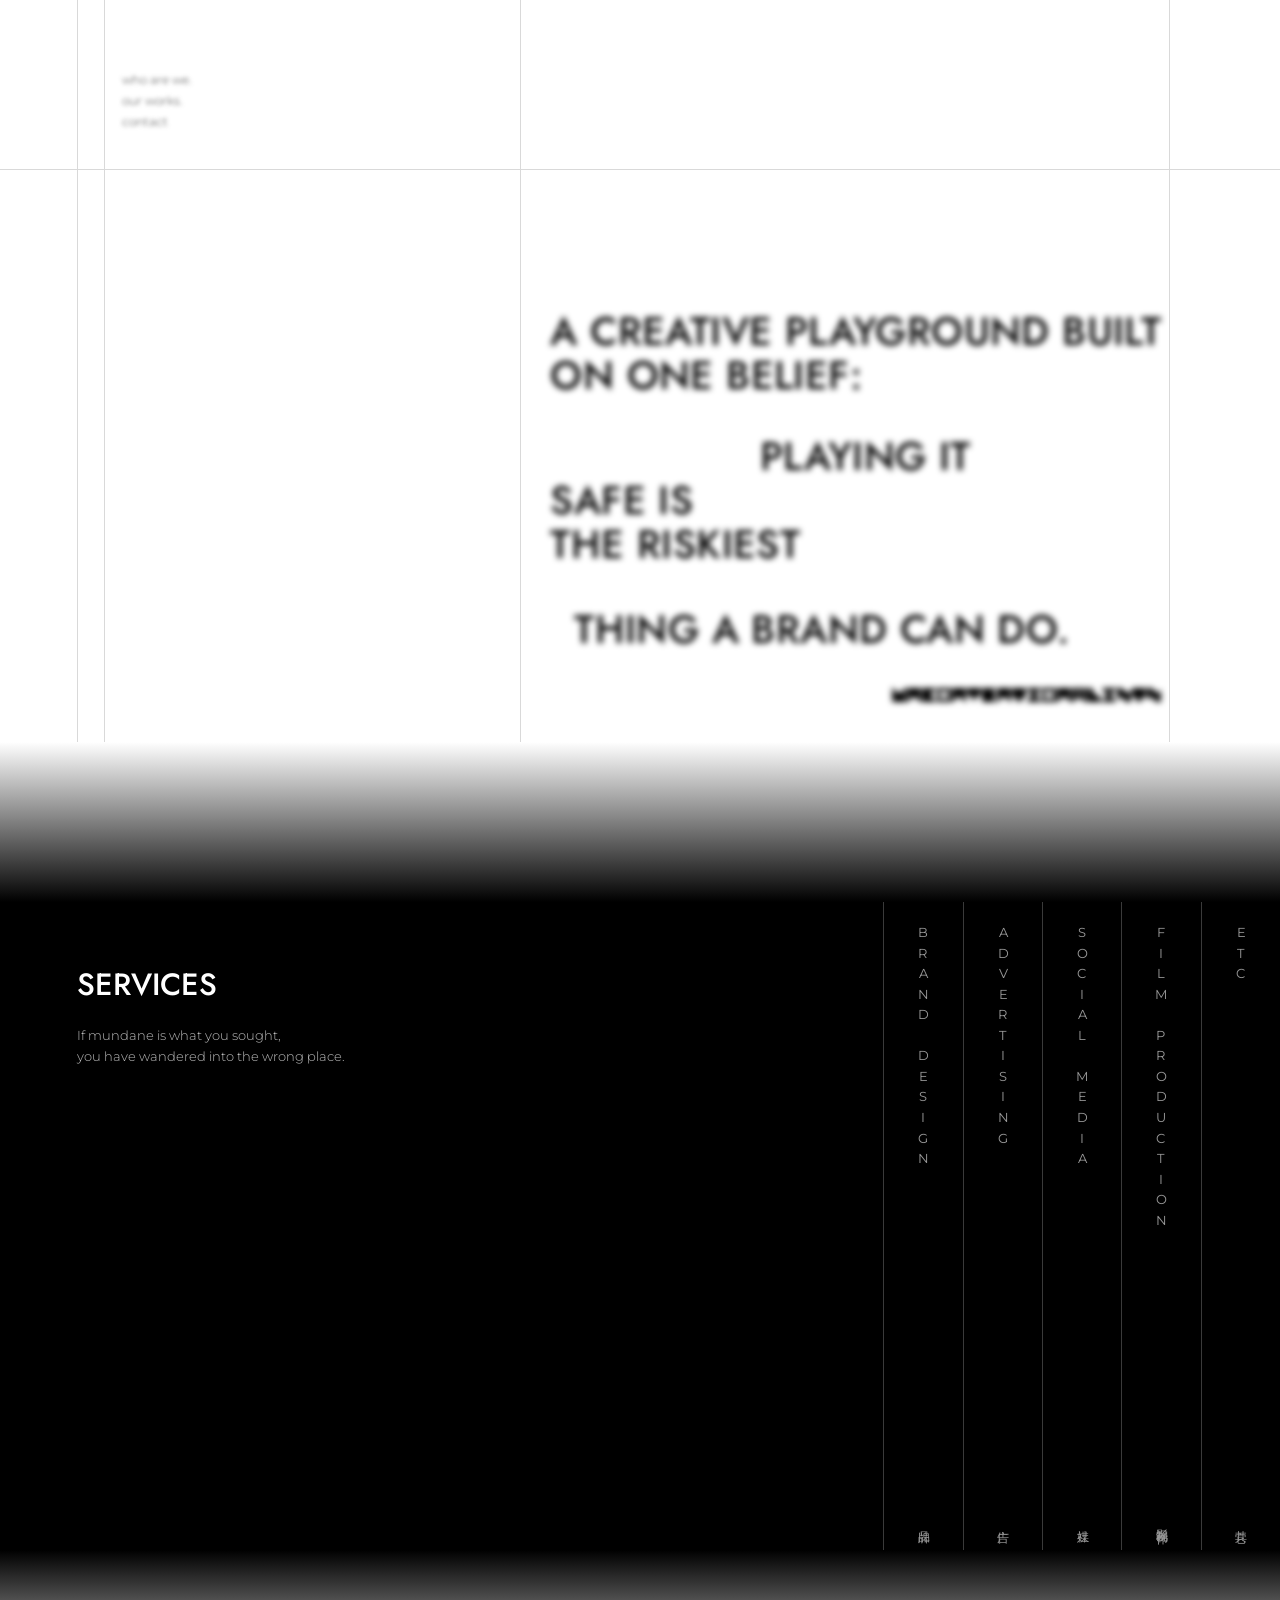
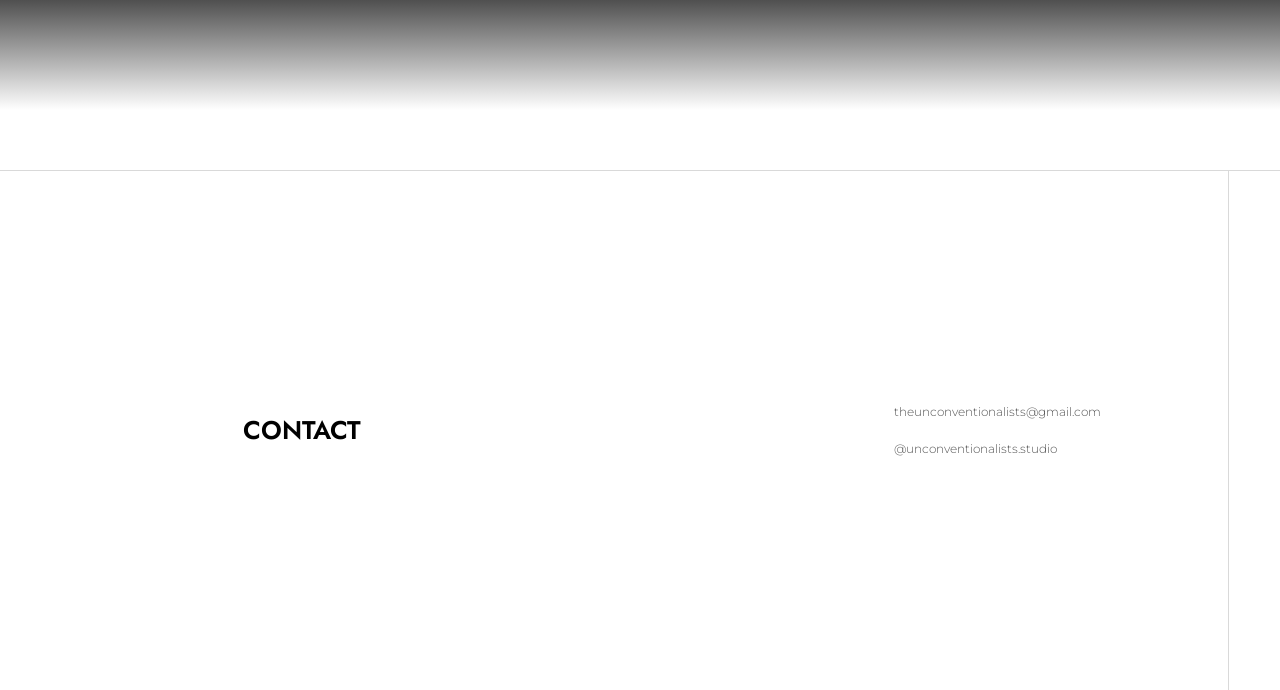
==== commit 21741d0d: "Blur concept, sliding-door services, rebuilt wordmark, works page - Title and menu sit blurred and s" ====
--- a/index.html
+++ b/index.html
@@ -8,62 +8,68 @@
   <link rel="preconnect" href="https://fonts.googleapis.com">
   <link rel="preconnect" href="https://fonts.gstatic.com" crossorigin>
   <!-- Placeholder fonts until the real ones are confirmed from Figma -->
-  <link href="https://fonts.googleapis.com/css2?family=Jost:wght@400;500;600&family=Montserrat:wght@300;400&family=Silkscreen&display=swap" rel="stylesheet">
+  <link href="https://fonts.googleapis.com/css2?family=Jost:wght@400;500;600&family=Montserrat:wght@300;400&display=swap" rel="stylesheet">
   <link rel="stylesheet" href="styles.css">
 </head>
 <body>
 
   <!-- HERO -->
   <header class="hero" id="top">
+    <!-- Menu links are blurred; each one comes into focus on hover -->
     <nav class="nav">
-      <a href="#who">who we are</a>
-      <a href="#works">our works</a>
-      <a href="#contact">contact</a>
+      <a class="blur-focus" href="#who">who are we.</a>
+      <a class="blur-focus" href="works.html">our works.</a>
+      <a class="blur-focus" href="#contact">contact</a>
     </nav>
 
     <div class="hero__grid" aria-hidden="true">
       <span class="line line--v" style="left: 6%"></span>
-      <span class="line line--v" style="left: 40%"></span>
+      <span class="line line--v" style="left: 8.1%"></span>
+      <span class="line line--v" style="left: 40.6%"></span>
+      <span class="line line--v" style="left: 91.3%"></span>
     </div>
 
-    <h1 class="hero__text">
-      <span class="l1">A creative playground built</span>
-      <span class="l2">on one belief:</span>
-      <span class="l3">playing it</span>
-      <span class="l4">safe is</span>
-      <span class="l5">the riskiest</span>
-      <span class="l6">thing a brand can do.</span>
-    </h1>
+    <!-- The title sits blurred; it comes into focus while the mouse is over it (or on tap) -->
+    <div class="hero__focus blur-focus" tabindex="0">
+      <h1 class="hero__text">
+        <span class="l1">A creative playground built</span>
+        <span class="l2">on one belief:</span>
+        <span class="l3">playing it</span>
+        <span class="l4">safe is</span>
+        <span class="l5">the riskiest</span>
+        <span class="l6">thing a brand can do.</span>
+      </h1>
 
-    <!-- Placeholder: swap for the real wordmark SVG -->
-    <div class="wordmark">unconventionalists</div>
+      <img class="wordmark" src="wordmark.svg" alt="unconventionalists">
+    </div>
   </header>
 
-  <!-- SERVICES -->
-  <section class="services" id="works">
-    <div class="services__left">
-      <div class="services__intro">
-        <h2>Services</h2>
-        <p>If mundane is what you sought,<br>you have wandered into the wrong place.</p>
+  <!-- SERVICES: clicking a service slides the columns before it to the left,
+       opening a space (like a sliding door) where its work is shown -->
+  <section class="services" id="services">
+    <div class="services__track">
+      <div class="services__panel">
+        <div class="services__intro">
+          <h2>Services</h2>
+          <p>If mundane is what you sought,<br>you have wandered into the wrong place.</p>
+        </div>
+
+        <div class="services__preview" aria-live="polite">
+          <div class="stack">
+            <div class="card card--3"></div>
+            <div class="card card--2"></div>
+            <div class="card card--1"></div>
+          </div>
+          <p class="services__desc">work description - talks about<br>the details of the project shown.</p>
+        </div>
       </div>
 
-      <div class="services__preview" aria-live="polite">
-        <div class="stack">
-          <div class="card card--3"></div>
-          <div class="card card--2"></div>
-          <div class="card card--1"></div>
-        </div>
-        <p class="services__desc">work description - talks about<br>the details of the project shown.</p>
-      </div>
+      <button class="col" type="button" data-desc="Brand design - identities, logos and the systems behind them."><span class="v">Brand Design</span><span class="zh" lang="zh">品牌</span></button>
+      <button class="col" type="button" data-desc="Advertising - campaigns that refuse to blend in."><span class="v">Advertising</span><span class="zh" lang="zh">广告</span></button>
+      <button class="col" type="button" data-desc="Social media - content people stop scrolling for."><span class="v">Social Media</span><span class="zh" lang="zh">社媒</span></button>
+      <button class="col" type="button" data-desc="Film production - from idea to final cut."><span class="v">Film Production</span><span class="zh" lang="zh">影视制作</span></button>
+      <button class="col" type="button" data-desc="Everything else we can dream up together."><span class="v">Etc</span><span class="zh" lang="zh">其它</span></button>
     </div>
-
-    <ul class="services__cols">
-      <li><a href="#" data-desc="Brand design - identities, logos and the systems behind them."><span class="v">Brand Design</span><span class="num">01</span></a></li>
-      <li><a href="#" data-desc="Advertising - campaigns that refuse to blend in."><span class="v">Advertising</span><span class="num">02</span></a></li>
-      <li><a href="#" data-desc="Social media - content people stop scrolling for."><span class="v">Social Media</span><span class="num">03</span></a></li>
-      <li><a href="#" data-desc="Film production - from idea to final cut."><span class="v">Film Production</span><span class="num">04</span></a></li>
-      <li><a href="#" data-desc="Everything else we can dream up together."><span class="v">Etc</span><span class="num">05</span></a></li>
-    </ul>
   </section>
 
   <!-- CONTACT -->
--- a/styles.css
+++ b/styles.css
@@ -6,12 +6,13 @@
   --line: #d9d9d9;
   --line-dark: #3a3a3a;
 
-  --font-display: "Jost", "Futura", sans-serif;      /* placeholder */
+  --font-display: "Jost", "Futura", sans-serif;            /* placeholder */
   --font-body: "Montserrat", "Helvetica Neue", sans-serif; /* placeholder */
-  --font-mark: "Silkscreen", monospace;              /* placeholder for the wordmark */
+  --font-zh: "Noto Sans SC", "Microsoft YaHei", "PingFang SC", sans-serif;
 
   --pad: clamp(16px, 6vw, 88px);
   --fade: 160px;
+  --blur: 3px;
 }
 
 * { box-sizing: border-box; margin: 0; padding: 0; }
@@ -24,9 +25,22 @@
 }
 a { color: inherit; text-decoration: none; }
 ul { list-style: none; }
+button { font: inherit; color: inherit; background: none; border: 0; cursor: pointer; }
 
 .line { position: absolute; background: var(--line); }
 .line--v { top: 0; bottom: 0; width: 1px; }
+
+/* ---------- Blur concept ----------
+   Things sit out of focus and come into focus under the mouse
+   (or on tap, via .is-clear, on touch screens). */
+.blur-focus {
+  filter: blur(var(--blur));
+  transition: filter .6s ease;
+  outline: none;
+}
+.blur-focus:hover,
+.blur-focus:focus-visible,
+.blur-focus.is-clear { filter: blur(0); }
 
 /* ---------- Hero ---------- */
 .hero {
@@ -44,23 +58,31 @@
 
 .nav {
   position: relative; z-index: 2;
-  display: flex; flex-direction: column; gap: 6px;
+  display: flex; flex-direction: column; align-items: flex-start; gap: 6px;
   padding: 72px 0 40px;
   border-bottom: 1px solid var(--line);
   margin: 0 calc(var(--pad) * -1);
-  padding-left: calc(var(--pad) + 2%);
+  padding-left: 9.5vw;
   font-size: 12px;
   font-weight: 300;
   color: #444;
 }
-.nav a:hover { color: var(--black); text-decoration: underline; }
+.nav a { --blur: 2px; }
+.nav a:hover { color: var(--black); }
 
 .hero__grid { position: absolute; inset: 0; pointer-events: none; }
-.hero__grid .line { top: 170px; bottom: var(--fade); }
+.hero__grid .line { top: 0; bottom: var(--fade); }
+
+.hero__focus {
+  position: relative; z-index: 1;
+  width: max-content;
+  margin-left: calc(43vw - var(--pad));
+  padding: 140px 0 0;
+  cursor: default;
+}
 
 .hero__text {
-  position: relative; z-index: 1;
-  margin: 140px 0 0 calc(43vw - var(--pad));
+  position: relative;
   font-family: var(--font-display);
   font-weight: 500;
   text-transform: uppercase;
@@ -72,26 +94,14 @@
 .hero__text .l3 { margin: 0.9em 0 0 0.68em; padding-left: 4.6em; }
 .hero__text .l6 { margin: 1em 0 0 0.6em; }
 
-.wordmark {
-  position: relative; z-index: 1;
-  margin: 36px 0 0 auto;
-  width: max-content;
-  font-family: var(--font-mark);
-  font-size: clamp(14px, 1.4vw, 20px);
-  letter-spacing: 0.08em;
-  transform: scaleY(0.7);
-  margin-right: 4%;
-}
-
-/* ---------- Services ---------- */
+.wordmark { display: block; height: auto; }
+.hero .wordmark { width: clamp(200px, 21vw, 300px); margin: 36px 0 0 auto; }
+
+/* ---------- Services (sliding door) ---------- */
 .services {
   position: relative;
-  display: flex;
-  justify-content: space-between;
-  min-height: 720px;
   background: var(--black);
   color: var(--white);
-  padding: 0 0 0 var(--pad);
 }
 .services::after { /* fade back to white */
   content: "";
@@ -101,8 +111,15 @@
   pointer-events: none;
 }
 
-.services__left { position: relative; flex: 1; padding: 60px 40px 60px 0; }
-.services__intro { transition: opacity .35s ease; }
+.services__track { display: flex; min-height: max(640px, 72vh); }
+
+/* Order: [columns before the open one] [panel] [open column and the rest] */
+.services__panel { order: 1; position: relative; flex: 1; min-width: 0; padding: 60px 40px 60px var(--pad); }
+.col { order: 2; }
+.col.is-before { order: 0; }
+.services.is-open .services__panel { padding-left: 40px; }
+
+.services__intro { transition: filter .5s ease, opacity .5s ease; }
 .services__intro h2 {
   font-family: var(--font-display);
   font-weight: 500;
@@ -113,41 +130,36 @@
 .services__intro p { font-size: 13px; font-weight: 300; color: #bdbdbd; line-height: 1.6; }
 
 .services__preview {
-  position: absolute; top: 60px; left: 0; right: 40px;
-  opacity: 0; transform: translateY(12px);
-  transition: opacity .35s ease, transform .35s ease;
+  position: absolute; top: 60px; left: 40px; right: 40px;
+  opacity: 0;
+  transition: opacity .4s ease .25s;
   pointer-events: none;
 }
-.stack { position: relative; width: min(100%, 560px); aspect-ratio: 16 / 9; }
+.stack { position: relative; width: min(100%, 600px); aspect-ratio: 16 / 9; }
 .card { position: absolute; inset: 0; background: #d9d9d9; border: 1px solid #000; }
-.card--2 { transform: translate(10px, -8px); background: #bfbfbf; }
-.card--3 { transform: translate(20px, -16px); background: #a6a6a6; }
-.services__desc { margin-top: 28px; font-size: 13px; font-weight: 300; color: #bdbdbd; line-height: 1.6; }
-
-.services.is-hovering .services__intro { opacity: 0; }
-.services.is-hovering .services__preview { opacity: 1; transform: none; }
-
-.services__cols { display: flex; margin-right: var(--pad); }
-.services__cols li { border-left: 1px solid var(--line-dark); }
-.services__cols li:last-child { border-right: 1px solid var(--line-dark); }
-.services__cols a {
+.card--2 { transform: translate(12px, 6px); background: #111; border-color: #bfbfbf; }
+.card--3 { transform: translate(24px, 12px); background: #111; border-color: #8a8a8a; }
+.services__desc { margin-top: 28px; font-size: 13px; font-weight: 300; color: #d0d0d0; line-height: 1.6; }
+
+.services.is-open .services__intro { filter: blur(8px); opacity: 0; }
+.services.is-open .services__preview { opacity: 1; pointer-events: auto; }
+
+.col {
   display: flex; flex-direction: column; justify-content: space-between; align-items: center;
-  height: 100%;
-  width: clamp(48px, 5.5vw, 88px);
+  flex: none;
+  width: clamp(48px, 6.2vw, 90px);
   padding: 22px 0 26px;
-  font-size: 11px;
-  font-weight: 400;
-  text-transform: uppercase;
-  transition: background .25s ease, color .25s ease;
-}
-.services__cols .v {
-  writing-mode: vertical-rl;
-  text-orientation: upright;
-  letter-spacing: 0.35em;
-}
-.services__cols .num { font-size: 9px; color: var(--grey); }
-.services__cols a:hover,
-.services__cols a:focus-visible { background: var(--white); color: var(--black); outline: none; }
+  border-left: 1px solid var(--line-dark);
+  font-size: 13px;
+  text-transform: uppercase;
+  color: #9a9a9a;
+  transition: color .3s ease, box-shadow .3s ease;
+}
+.col .v { writing-mode: vertical-rl; text-orientation: upright; letter-spacing: 0.35em; }
+.col .zh { writing-mode: vertical-rl; font-family: var(--font-zh); font-size: 12px; letter-spacing: 0.1em; }
+.col:hover,
+.col:focus-visible,
+.col.is-active { color: var(--white); box-shadow: inset 1px 0 0 #e6e6e6; outline: none; }
 
 /* ---------- Contact ---------- */
 .contact {
@@ -168,22 +180,63 @@
 .contact__info { display: flex; flex-direction: column; gap: 22px; font-size: 12px; font-weight: 300; color: #555; }
 .contact__info a:hover { color: var(--black); text-decoration: underline; }
 
+/* ---------- Works page ---------- */
+.works-header {
+  display: flex; justify-content: center;
+  padding: 22px 16px;
+  border-bottom: 1px solid #8a8a8a;
+}
+.works-header .wordmark { width: clamp(200px, 22vw, 320px); }
+
+.works-nav {
+  display: flex; justify-content: space-around;
+  padding: 8px 14%;
+  border-bottom: 1px solid var(--line);
+  font-size: 13px;
+  font-weight: 400;
+  color: #333;
+}
+.works-nav a { --blur: 2px; }
+
+.works-list a {
+  display: flex; align-items: flex-end;
+  padding: 0 6.6vw clamp(10px, 2.4vh, 30px);
+  border-bottom: 1px solid #8a8a8a;
+  font-family: var(--font-display);
+  font-weight: 500;
+  text-transform: uppercase;
+  font-size: clamp(26px, 2.9vw, 42px);
+}
+/* Only the words blur, the lines between rows stay sharp */
+.works-list span { filter: blur(var(--blur)); transition: filter .6s ease; }
+.works-list a:hover span,
+.works-list a:focus-visible span,
+.works-list a.is-clear span { filter: blur(0); }
+.works-list a:focus-visible { outline: none; }
+.works-list li:nth-child(1) a { height: 21vh; min-height: 120px; }
+.works-list li:nth-child(2) a { height: 19vh; min-height: 110px; }
+.works-list li:nth-child(3) a { height: 15.5vh; min-height: 90px; }
+.works-list li:nth-child(4) a { height: 12.5vh; min-height: 76px; }
+.works-list li:nth-child(5) a { height: 7.5vh; min-height: 60px; align-items: center; padding-bottom: 0; }
+
 /* ---------- Phone ---------- */
 @media (max-width: 760px) {
   .hero { min-height: 0; }
   .hero__grid { display: none; }
-  .hero__text { margin: 64px 0 0; font-size: 24px; }
+  .hero__focus { width: auto; margin-left: 0; padding-top: 64px; }
+  .hero__text { font-size: 24px; }
   .hero__text span { white-space: normal; }
   .hero__text .l3 { padding-left: 2.4em; margin-left: 0; }
-  .wordmark { margin-right: 0; }
-
-  .services { flex-direction: column; padding: 48px 16px; }
-  .services__left { padding: 0 0 32px; min-height: 280px; }
-  .services__preview { top: 0; right: 0; }
-  .services__cols { margin-right: 0; overflow-x: auto; }
-  .services__cols li { flex: 1; }
-  .services__cols a { width: 100%; height: 320px; }
+
+  /* On phones the door doesn't slide: the work shows above the columns */
+  .services__track { flex-wrap: wrap; min-height: 0; }
+  .services__panel { order: 0; flex: 0 0 100%; min-height: 300px; padding: 48px 16px 24px; }
+  .services.is-open .services__panel { padding-left: 16px; }
+  .services__preview { top: 48px; left: 16px; right: 16px; }
+  .col, .col.is-before { order: 1; flex: 1; width: auto; height: 320px; }
 
   .contact { flex-direction: column; align-items: flex-start; justify-content: center; padding: 0 16px; min-height: 360px; }
   .contact__line { display: none; }
-}
+
+  .works-nav { padding: 8px 0; }
+}
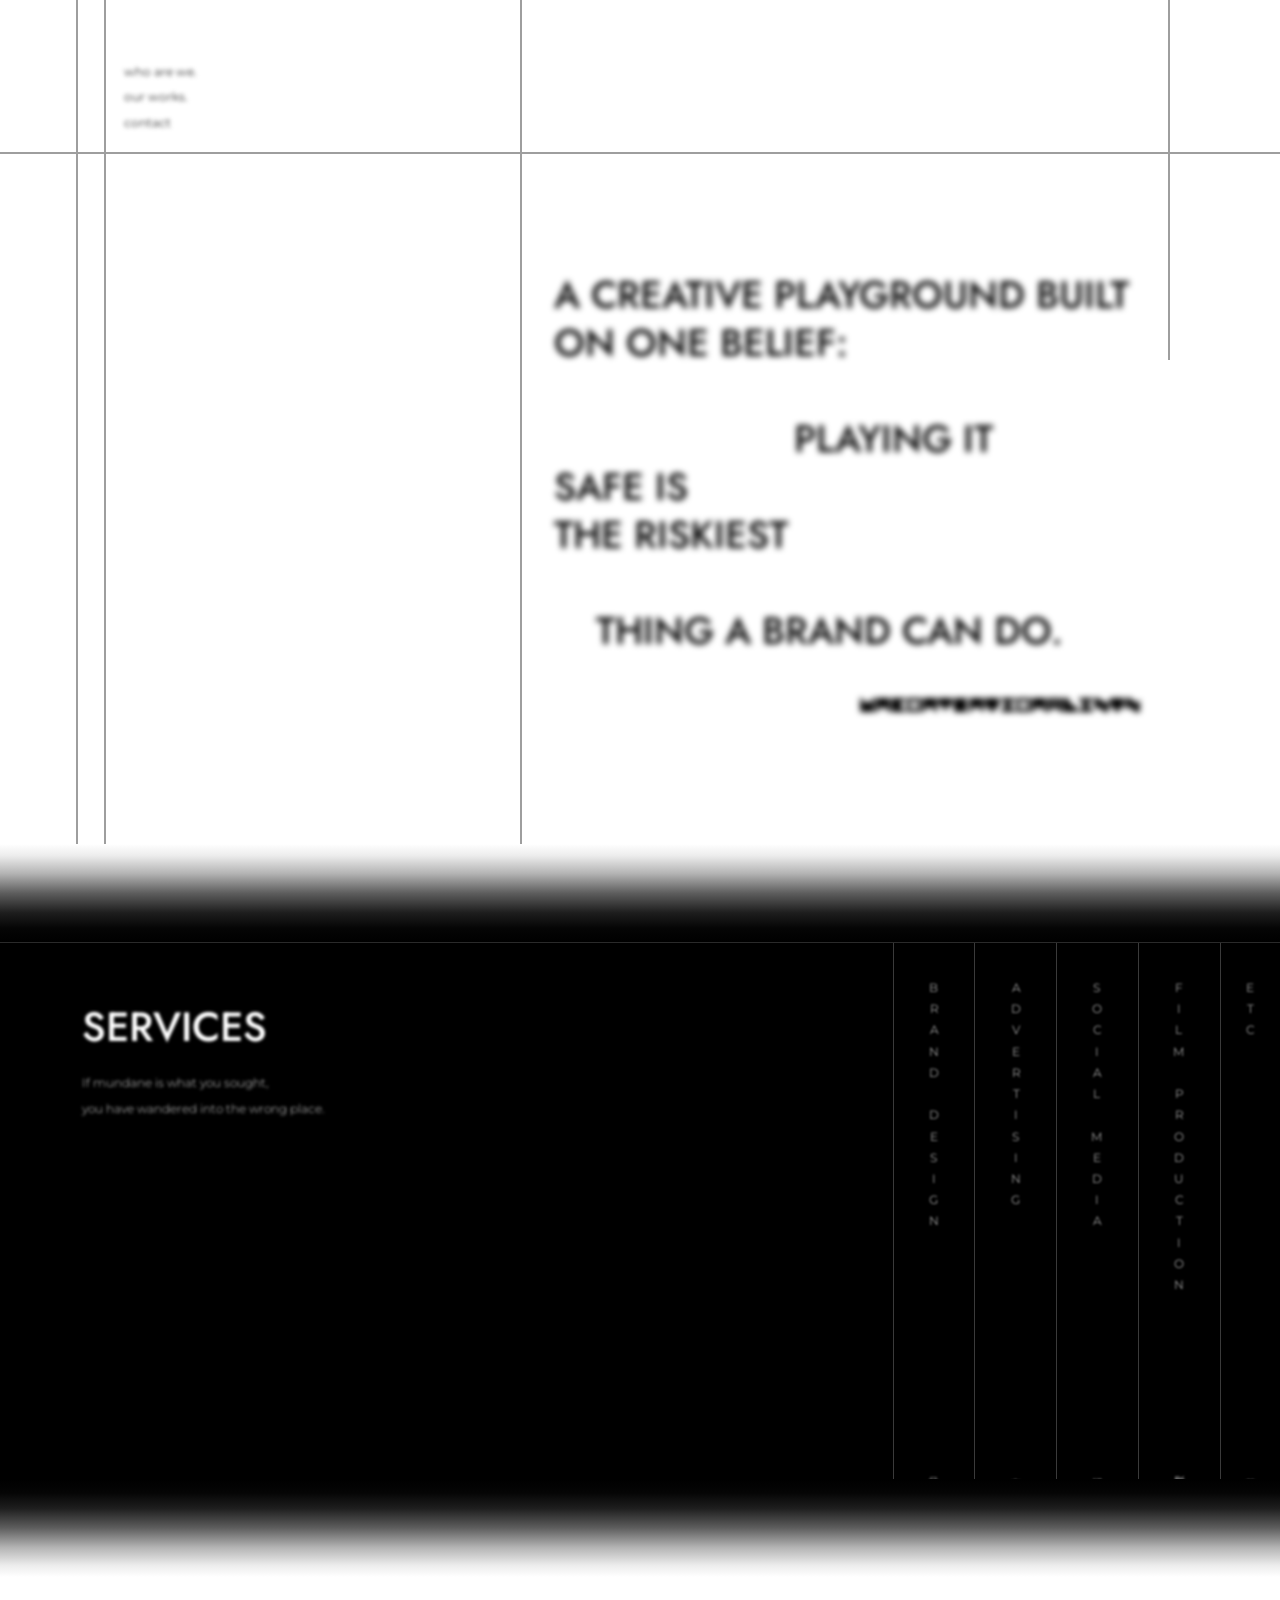
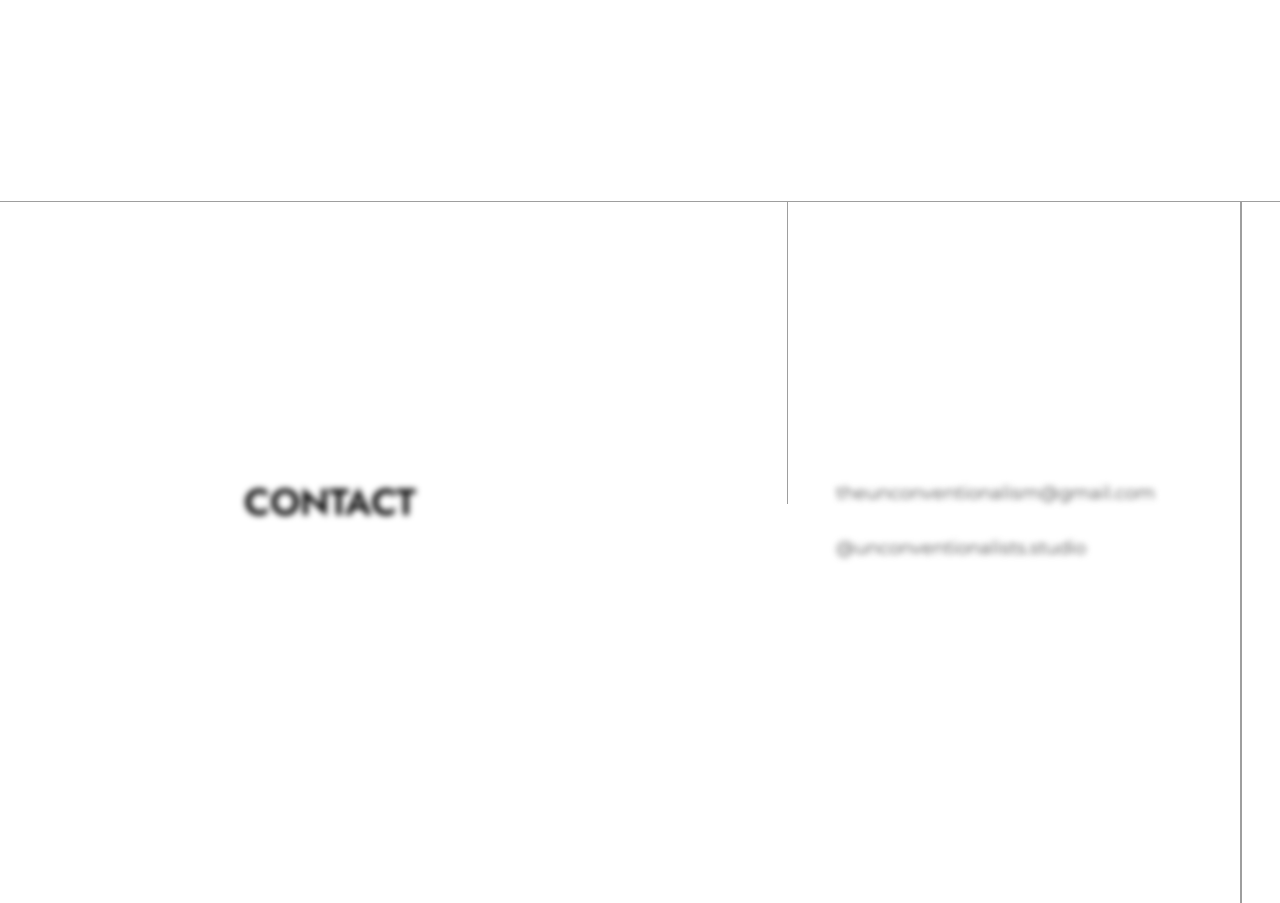
==== commit daf11560: "Match Figma layout; book-style services; service and project pages - Positions measured from Figma (" ====
--- a/index.html
+++ b/index.html
@@ -22,11 +22,12 @@
       <a class="blur-focus" href="#contact">contact</a>
     </nav>
 
+    <!-- Grid lines, placed as in Figma; the right one stops short beside the title -->
     <div class="hero__grid" aria-hidden="true">
-      <span class="line line--v" style="left: 6%"></span>
-      <span class="line line--v" style="left: 8.1%"></span>
-      <span class="line line--v" style="left: 40.6%"></span>
-      <span class="line line--v" style="left: 91.3%"></span>
+      <span class="line line--v hero__v1"></span>
+      <span class="line line--v hero__v2"></span>
+      <span class="line line--v hero__v3"></span>
+      <span class="line line--v hero__v4"></span>
     </div>
 
     <!-- The title sits blurred; it comes into focus while the mouse is over it (or on tap) -->
@@ -49,7 +50,7 @@
   <section class="services" id="services">
     <div class="services__track">
       <div class="services__panel">
-        <div class="services__intro">
+        <div class="services__intro blur-focus" tabindex="0">
           <h2>Services</h2>
           <p>If mundane is what you sought,<br>you have wandered into the wrong place.</p>
         </div>
@@ -60,7 +61,7 @@
             <div class="card card--2"></div>
             <div class="card card--1"></div>
           </div>
-          <p class="services__desc">work description - talks about<br>the details of the project shown.</p>
+          <p class="services__desc blur-focus" tabindex="0">work description - talks about<br>the details of the project shown.</p>
         </div>
       </div>
 
@@ -74,12 +75,12 @@
 
   <!-- CONTACT -->
   <section class="contact" id="contact">
-    <span class="line line--v contact__line" aria-hidden="true"></span>
-    <h2>Contact</h2>
+    <span class="line line--v contact__v1" aria-hidden="true"></span>
+    <span class="line line--v contact__v2" aria-hidden="true"></span>
+    <h2 class="blur-focus" tabindex="0">Contact</h2>
     <div class="contact__info">
-      <!-- Check spelling against Figma -->
-      <a href="mailto:theunconventionalists@gmail.com">theunconventionalists@gmail.com</a>
-      <a href="https://instagram.com/unconventionalists.studio" target="_blank" rel="noopener">@unconventionalists.studio</a>
+      <a class="blur-focus" href="mailto:theunconventionalism@gmail.com">theunconventionalism@gmail.com</a>
+      <a class="blur-focus" href="https://instagram.com/unconventionalists.studio" target="_blank" rel="noopener">@unconventionalists.studio</a>
     </div>
   </section>
 
--- a/styles.css
+++ b/styles.css
@@ -3,15 +3,21 @@
   --black: #000;
   --white: #fff;
   --grey: #8a8a8a;
-  --line: #d9d9d9;
+  --rule: #9e9e9e;          /* grid lines, as in Figma */
+  --rule-light: #dedede;
   --line-dark: #3a3a3a;
+  --rule-w: 1.5px;
 
   --font-display: "Jost", "Futura", sans-serif;            /* placeholder */
   --font-body: "Montserrat", "Helvetica Neue", sans-serif; /* placeholder */
   --font-zh: "Noto Sans SC", "Microsoft YaHei", "PingFang SC", sans-serif;
 
-  --pad: clamp(16px, 6vw, 88px);
-  --fade: 160px;
+  /* Figma unit: the design is 1440px wide, so 1u = 1px there and scales with the screen */
+  --u: calc(100vw / 1440);
+  --fade: calc(110 * var(--u));
+  /* Short, dark fade like Figma's blurred edge: whitens slowly, darkens fast */
+  --fade-down: linear-gradient(to bottom, #fff 0%, #ececec 12%, #b4b4b4 30%, #5e5e5e 50%, #1e1e1e 70%, #050505 86%, #000 100%);
+  --fade-up: linear-gradient(to top, #fff 0%, #ececec 12%, #b4b4b4 30%, #5e5e5e 50%, #1e1e1e 70%, #050505 86%, #000 100%);
   --blur: 3px;
 }
 
@@ -22,13 +28,14 @@
   color: var(--black);
   font-family: var(--font-body);
   -webkit-font-smoothing: antialiased;
+  overflow-x: hidden;
 }
 a { color: inherit; text-decoration: none; }
 ul { list-style: none; }
 button { font: inherit; color: inherit; background: none; border: 0; cursor: pointer; }
 
-.line { position: absolute; background: var(--line); }
-.line--v { top: 0; bottom: 0; width: 1px; }
+.line { position: absolute; background: var(--rule); pointer-events: none; }
+.line--v { top: 0; bottom: 0; width: var(--rule-w); }
 
 /* ---------- Blur concept ----------
    Things sit out of focus and come into focus under the mouse
@@ -45,101 +52,112 @@
 /* ---------- Hero ---------- */
 .hero {
   position: relative;
-  min-height: clamp(720px, 100vh, 1000px);
-  padding: 0 var(--pad) calc(var(--fade) + 40px);
+  height: calc(1060 * var(--u));
   overflow: hidden;
 }
 .hero::after { /* soft fade into the black services block */
   content: "";
   position: absolute; left: 0; right: 0; bottom: 0;
   height: var(--fade);
-  background: linear-gradient(to bottom, var(--white), var(--black));
+  background: var(--fade-down);
 }
 
 .nav {
-  position: relative; z-index: 2;
-  display: flex; flex-direction: column; align-items: flex-start; gap: 6px;
-  padding: 72px 0 40px;
-  border-bottom: 1px solid var(--line);
-  margin: 0 calc(var(--pad) * -1);
-  padding-left: 9.5vw;
-  font-size: 12px;
-  font-weight: 300;
-  color: #444;
+  position: absolute; z-index: 2;
+  left: calc(139 * var(--u)); top: calc(66 * var(--u));
+  display: flex; flex-direction: column; align-items: flex-start;
+  font-size: max(11px, calc(14 * var(--u)));
+  line-height: calc(29 * var(--u));
+  color: #333;
 }
 .nav a { --blur: 2px; }
 .nav a:hover { color: var(--black); }
 
-.hero__grid { position: absolute; inset: 0; pointer-events: none; }
-.hero__grid .line { top: 0; bottom: var(--fade); }
-
+.hero__grid { position: absolute; inset: 0; pointer-events: none; } /* lines run into the fade */
+.hero__grid::before { /* the line under the menu */
+  content: ""; position: absolute; left: 0; right: 0;
+  top: calc(171 * var(--u)); height: var(--rule-w); background: var(--rule);
+}
+.hero__v1 { left: calc(86 * var(--u)); }
+.hero__v2 { left: calc(117 * var(--u)); }
+.hero__v3 { left: calc(585 * var(--u)); }
+.hero__v4 { left: calc(1314 * var(--u)); bottom: auto; height: calc(405 * var(--u)); } /* stops short */
+
+/* Title block: positions measured from Figma (first line's capitals start at 315u) */
 .hero__focus {
-  position: relative; z-index: 1;
-  width: max-content;
-  margin-left: calc(43vw - var(--pad));
-  padding: 140px 0 0;
+  position: absolute; z-index: 1;
+  left: calc(623 * var(--u));
+  top: calc(var(--title-top, 305) * var(--u));
   cursor: default;
 }
-
 .hero__text {
-  position: relative;
   font-family: var(--font-display);
   font-weight: 500;
   text-transform: uppercase;
-  font-size: clamp(28px, 3.1vw, 46px);
-  line-height: 1.12;
-  letter-spacing: 0.01em;
-}
-.hero__text span { display: block; white-space: nowrap; }
-.hero__text .l3 { margin: 0.9em 0 0 0.68em; padding-left: 4.6em; }
-.hero__text .l6 { margin: 1em 0 0 0.6em; }
+  font-size: calc(var(--title-size, 43) * var(--u));
+  line-height: calc(54 * var(--u));
+  white-space: nowrap;
+}
+.hero__text span { display: block; }
+.hero__text .l3 { margin: calc(54 * var(--u)) 0 0 calc(270 * var(--u)); }  /* "playing it" */
+.hero__text .l6 { margin: calc(54 * var(--u)) 0 0 calc(47 * var(--u)); }   /* "thing a brand can do." */
 
 .wordmark { display: block; height: auto; }
-.hero .wordmark { width: clamp(200px, 21vw, 300px); margin: 36px 0 0 auto; }
-
-/* ---------- Services (sliding door) ---------- */
+.hero .wordmark {
+  position: absolute;
+  left: calc(344 * var(--u));
+  top: calc((785 - var(--title-top, 305)) * var(--u));
+  width: calc(315 * var(--u));
+}
+
+/* ---------- Services (book) ---------- */
 .services {
   position: relative;
   background: var(--black);
   color: var(--white);
+  border-top: 1px solid #2a2a2a;
 }
 .services::after { /* fade back to white */
   content: "";
-  position: absolute; left: 0; right: 0; bottom: calc(var(--fade) * -1);
+  position: absolute; left: 0; right: 0; bottom: calc(var(--fade) * -0.75);
   height: var(--fade);
-  background: linear-gradient(to bottom, var(--black), var(--white));
+  background: var(--fade-up);
   pointer-events: none;
 }
 
-.services__track { display: flex; min-height: max(640px, 72vh); }
-
-/* Order: [columns before the open one] [panel] [open column and the rest] */
-.services__panel { order: 1; position: relative; flex: 1; min-width: 0; padding: 60px 40px 60px var(--pad); }
+.services__track { display: flex; height: calc(630 * var(--u)); min-height: 480px; }
+
+/* Order: [opened columns, turned to the left] [panel] [the rest] */
+.services__panel { order: 1; position: relative; flex: 1; min-width: 0; }
 .col { order: 2; }
 .col.is-before { order: 0; }
-.services.is-open .services__panel { padding-left: 40px; }
-
-.services__intro { transition: filter .5s ease, opacity .5s ease; }
+
+.services__intro {
+  --blur: 1.4px;
+  position: absolute; left: calc(92 * var(--u)); top: calc(66 * var(--u));
+  transition: filter .5s ease, opacity .5s ease;
+}
 .services__intro h2 {
   font-family: var(--font-display);
   font-weight: 500;
   text-transform: uppercase;
-  font-size: clamp(26px, 2.4vw, 36px);
-  margin-bottom: 18px;
-}
-.services__intro p { font-size: 13px; font-weight: 300; color: #bdbdbd; line-height: 1.6; }
+  font-size: max(26px, calc(46 * var(--u)));
+  line-height: 1.2;
+  margin-bottom: calc(22 * var(--u));
+}
+.services__intro p { font-size: max(12px, calc(14 * var(--u))); line-height: calc(29 * var(--u)); font-weight: 300; color: #d0d0d0; }
 
 .services__preview {
-  position: absolute; top: 60px; left: 40px; right: 40px;
+  position: absolute; top: calc(66 * var(--u)); left: calc(56 * var(--u)); right: calc(56 * var(--u));
   opacity: 0;
-  transition: opacity .4s ease .25s;
+  transition: opacity .2s ease;
   pointer-events: none;
 }
-.stack { position: relative; width: min(100%, 600px); aspect-ratio: 16 / 9; }
+.stack { position: relative; width: min(100%, calc(630 * var(--u))); aspect-ratio: 16 / 9; }
 .card { position: absolute; inset: 0; background: #d9d9d9; border: 1px solid #000; }
 .card--2 { transform: translate(12px, 6px); background: #111; border-color: #bfbfbf; }
 .card--3 { transform: translate(24px, 12px); background: #111; border-color: #8a8a8a; }
-.services__desc { margin-top: 28px; font-size: 13px; font-weight: 300; color: #d0d0d0; line-height: 1.6; }
+.services__desc { --blur: 1.4px; margin-top: calc(32 * var(--u)); font-size: max(12px, calc(14 * var(--u))); font-weight: 300; color: #d0d0d0; line-height: 1.6; }
 
 .services.is-open .services__intro { filter: blur(8px); opacity: 0; }
 .services.is-open .services__preview { opacity: 1; pointer-events: auto; }
@@ -147,16 +165,22 @@
 .col {
   display: flex; flex-direction: column; justify-content: space-between; align-items: center;
   flex: none;
-  width: clamp(48px, 6.2vw, 90px);
-  padding: 22px 0 26px;
+  width: calc(92 * var(--u)); min-width: 44px;
+  padding: calc(41 * var(--u)) 0 calc(36 * var(--u));
   border-left: 1px solid var(--line-dark);
-  font-size: 13px;
+  font-size: max(11px, calc(14 * var(--u)));
   text-transform: uppercase;
   color: #9a9a9a;
   transition: color .3s ease, box-shadow .3s ease;
 }
-.col .v { writing-mode: vertical-rl; text-orientation: upright; letter-spacing: 0.35em; }
-.col .zh { writing-mode: vertical-rl; font-family: var(--font-zh); font-size: 12px; letter-spacing: 0.1em; }
+.col:last-of-type { width: calc(68 * var(--u)); }
+.col .v { writing-mode: vertical-rl; text-orientation: upright; letter-spacing: calc(7 * var(--u)); }
+.col .zh { writing-mode: vertical-rl; font-family: var(--font-zh); font-size: max(10px, calc(12 * var(--u))); letter-spacing: 0.1em; }
+/* Column labels sit slightly blurred (still readable), sharp when hovered or open */
+.col .v, .col .zh { filter: blur(1.1px); transition: filter .6s ease; }
+.col:hover .v, .col:hover .zh,
+.col:focus-visible .v, .col:focus-visible .zh,
+.col.is-active .v, .col.is-active .zh { filter: blur(0); }
 .col:hover,
 .col:focus-visible,
 .col.is-active { color: var(--white); box-shadow: inset 1px 0 0 #e6e6e6; outline: none; }
@@ -164,79 +188,254 @@
 /* ---------- Contact ---------- */
 .contact {
   position: relative;
-  display: flex; align-items: center; justify-content: space-between; gap: 32px;
-  min-height: 520px;
-  margin-top: calc(var(--fade) + 60px);
-  padding: 0 14% 0 19%;
-  border-top: 1px solid var(--line);
-}
-.contact__line { right: 4%; top: 0; }
+  height: calc(790 * var(--u)); min-height: 420px;
+  margin-top: calc(var(--fade) * 0.75 + 252 * var(--u));
+  border-top: var(--rule-w) solid var(--rule);
+}
+.contact__v1 { left: calc(885 * var(--u)); bottom: auto; height: calc(340 * var(--u)); } /* stops short */
+.contact__v2 { left: calc(1395 * var(--u)); }
 .contact h2 {
+  position: absolute; left: calc(274 * var(--u)); top: calc(338 * var(--u));
+  transform: translateY(-50%);
   font-family: var(--font-display);
   font-weight: 600;
   text-transform: uppercase;
-  font-size: clamp(22px, 2vw, 30px);
-}
-.contact__info { display: flex; flex-direction: column; gap: 22px; font-size: 12px; font-weight: 300; color: #555; }
-.contact__info a:hover { color: var(--black); text-decoration: underline; }
-
-/* ---------- Works page ---------- */
+  font-size: max(24px, calc(42 * var(--u)));
+}
+.contact__info {
+  position: absolute; left: calc(940 * var(--u)); top: calc(316 * var(--u));
+  display: flex; flex-direction: column; gap: calc(38 * var(--u));
+  font-size: max(13px, calc(20 * var(--u))); color: #444;
+}
+.contact__info a:hover { color: var(--black); }
+
+/* ---------- Works pages: header and menu ---------- */
 .works-header {
-  display: flex; justify-content: center;
-  padding: 22px 16px;
-  border-bottom: 1px solid #8a8a8a;
-}
-.works-header .wordmark { width: clamp(200px, 22vw, 320px); }
+  display: flex; justify-content: center; align-items: center;
+  height: calc(74 * var(--u)); min-height: 56px;
+  border-bottom: var(--rule-w) solid var(--rule);
+}
+.works-header .wordmark { width: calc(315 * var(--u)); min-width: 200px; }
 
 .works-nav {
-  display: flex; justify-content: space-around;
-  padding: 8px 14%;
-  border-bottom: 1px solid var(--line);
-  font-size: 13px;
-  font-weight: 400;
+  position: relative;
+  height: calc(36 * var(--u)); min-height: 30px;
+  border-bottom: 1px solid var(--rule-light);
+  font-size: max(11px, calc(14 * var(--u)));
   color: #333;
 }
-.works-nav a { --blur: 2px; }
-
+.works-nav a {
+  --blur: 2px;
+  position: absolute; top: 50%; transform: translate(-50%, -50%);
+  white-space: nowrap;
+}
+.works-nav a:nth-child(1) { left: calc(378 * var(--u)); }
+.works-nav a:nth-child(2) { left: calc(720 * var(--u)); }
+.works-nav a:nth-child(3) { left: calc(1046 * var(--u)); }
+
+/* ---------- Works list ---------- */
 .works-list a {
-  display: flex; align-items: flex-end;
-  padding: 0 6.6vw clamp(10px, 2.4vh, 30px);
-  border-bottom: 1px solid #8a8a8a;
+  position: relative;
+  display: block;
+  border-bottom: var(--rule-w) solid var(--rule);
   font-family: var(--font-display);
   font-weight: 500;
   text-transform: uppercase;
-  font-size: clamp(26px, 2.9vw, 42px);
-}
-/* Only the words blur, the lines between rows stay sharp */
-.works-list span { filter: blur(var(--blur)); transition: filter .6s ease; }
+  font-size: max(24px, calc(42 * var(--u)));
+}
+/* Word sits with its middle 52u above the row's bottom line */
+.works-list span {
+  position: absolute; left: calc(95 * var(--u)); bottom: calc(52 * var(--u));
+  transform: translateY(50%);
+  line-height: 1;
+  filter: blur(var(--blur)); transition: filter .6s ease;
+}
 .works-list a:hover span,
 .works-list a:focus-visible span,
 .works-list a.is-clear span { filter: blur(0); }
 .works-list a:focus-visible { outline: none; }
-.works-list li:nth-child(1) a { height: 21vh; min-height: 120px; }
-.works-list li:nth-child(2) a { height: 19vh; min-height: 110px; }
-.works-list li:nth-child(3) a { height: 15.5vh; min-height: 90px; }
-.works-list li:nth-child(4) a { height: 12.5vh; min-height: 76px; }
-.works-list li:nth-child(5) a { height: 7.5vh; min-height: 60px; align-items: center; padding-bottom: 0; }
+.works-list li:nth-child(1) a { height: calc(194 * var(--u)); }
+.works-list li:nth-child(2) a { height: calc(175 * var(--u)); }
+.works-list li:nth-child(3) a { height: calc(140 * var(--u)); }
+.works-list li:nth-child(4) a { height: calc(112 * var(--u)); }
+.works-list li:nth-child(5) a { height: calc(68 * var(--u)); }
+.works-list li:nth-child(5) span { bottom: 50%; }
+
+/* ---------- Service page ---------- */
+.svc { position: relative; padding-bottom: calc(60 * var(--u)); border-bottom: var(--rule-w) solid var(--rule); }
+/* Vertical lines at 110u and 472u, broken between 317u and 727u */
+.svc__vl--a { left: calc(110 * var(--u)); }
+.svc__vl--b { left: calc(472 * var(--u)); }
+.svc__vl--top { bottom: auto; height: calc(317 * var(--u)); }
+.svc__vl--bottom { top: calc(727 * var(--u)); }
+.svc__spacer { height: calc(68 * var(--u)); border-bottom: var(--rule-w) solid var(--rule); }
+.svc__top {
+  position: relative;
+  height: calc(164 * var(--u));
+  border-bottom: 1px solid var(--rule-light);
+}
+.svc__title {
+  position: absolute; left: calc(151 * var(--u)); top: calc(54 * var(--u));
+  transform: translateY(-50%);
+  font-family: var(--font-display);
+  font-weight: 500;
+  text-transform: uppercase;
+  font-size: max(24px, calc(42 * var(--u)));
+  line-height: 1.05;
+  max-width: calc(300 * var(--u));
+}
+.svc__desc {
+  position: absolute; left: calc(500 * var(--u)); top: calc(26 * var(--u));
+  width: calc(535 * var(--u));
+  font-size: max(12px, calc(16 * var(--u)));
+  line-height: calc(30 * var(--u));
+  color: #222;
+}
+
+/* The project cards run off the right edge and scroll sideways */
+.svc__cards {
+  position: relative;
+  display: flex; gap: calc(29 * var(--u));
+  margin: calc(59 * var(--u)) 0 0 calc(500 * var(--u));
+  overflow-x: auto;
+  scroll-snap-type: x proximity;
+  scrollbar-width: thin;
+  scrollbar-color: #bdbdbd transparent;
+  padding-bottom: 12px;
+}
+.svc__cards li { flex: none; width: calc(342 * var(--u)); min-width: 200px; scroll-snap-align: start; }
+.work-card {
+  display: block;
+  padding: calc(11 * var(--u)) calc(11 * var(--u)) 0;
+  border: 1px solid var(--rule);
+  background: var(--white);
+}
+.work-card__img { display: block; height: calc(533 * var(--u)); min-height: 300px; background: #d9d9d9; overflow: hidden; }
+.work-card__img img { width: 100%; height: 100%; object-fit: cover; transition: transform .6s ease; }
+.work-card:hover .work-card__img img { transform: scale(1.04); }
+.work-card__name {
+  display: block;
+  height: calc(53 * var(--u)); min-height: 36px;
+  margin: calc(8 * var(--u)) 0 calc(11 * var(--u));
+  padding: 0 8px;
+  border: 1px solid var(--rule-light);
+  display: flex; align-items: center;
+  font-size: max(11px, calc(13 * var(--u))); text-transform: lowercase;
+  filter: blur(1.5px); transition: filter .6s ease;
+}
+.work-card:hover .work-card__name,
+.work-card:focus-visible .work-card__name { filter: blur(0); }
+
+/* ---------- Project page ---------- */
+.proj__row {
+  position: relative;
+  display: grid; grid-template-columns: calc(464 * var(--u)) 1fr;
+  border-bottom: var(--rule-w) solid var(--rule);
+}
+.proj__intro { align-items: start; }
+/* The text sits in a framed box at the top left; the main image runs down the right */
+.proj__intro .proj__side {
+  position: relative;
+  height: calc(678 * var(--u)); min-height: 420px;
+  border-right: var(--rule-w) solid var(--rule);
+  border-bottom: var(--rule-w) solid var(--rule);
+}
+.proj__name {
+  position: absolute; left: calc(76 * var(--u)); top: calc(118 * var(--u));
+  font-family: var(--font-display);
+  font-weight: 500;
+  text-transform: uppercase;
+  font-size: max(24px, calc(42 * var(--u)));
+  line-height: 1.1;
+}
+.proj__desc {
+  position: absolute; left: calc(76 * var(--u)); top: calc(190 * var(--u));
+  width: calc(361 * var(--u));
+  font-size: max(12px, calc(16 * var(--u))); line-height: calc(32 * var(--u));
+  color: #222;
+}
+.proj__back {
+  position: absolute; left: calc(76 * var(--u)); bottom: calc(41 * var(--u));
+  font-size: max(11px, calc(14 * var(--u)));
+}
+.proj__back:hover { text-decoration: underline; }
+
+.ph { background: #d9d9d9; }
+.ph img { width: 100%; height: 100%; object-fit: cover; display: block; }
+.proj__hero { height: calc(1743 * var(--u)); }
+
+.proj__label {
+  display: flex; align-items: flex-end;
+  padding: 0 0 calc(45 * var(--u)) calc(76 * var(--u));
+  font-size: max(11px, calc(14 * var(--u))); font-weight: 300;
+  border-right: var(--rule-w) solid var(--rule);
+}
+.proj__media { padding: calc(36 * var(--u)) calc(53 * var(--u)) calc(36 * var(--u)) calc(58 * var(--u)); }
+.ph--wide { height: calc(481 * var(--u)); }
+/* The second film row has no side line and no bottom line, as in Figma */
+.proj__row--plain { border-bottom: 0; }
+.proj__row--plain .proj__label { border-right: 0; }
+.proj__row--plain .proj__media { padding-top: calc(31 * var(--u)); padding-bottom: calc(22 * var(--u)); }
+.proj__row:last-child { border-bottom: 0; }
+.proj__row:last-child .proj__media { padding-top: 0; }
+.proj__grid { display: flex; gap: calc(31 * var(--u)); align-items: flex-start; }
+.ph--tall { width: calc(160 * var(--u)); height: calc(290 * var(--u)); }
+.ph--square { width: calc(160 * var(--u)); height: calc(160 * var(--u)); }
 
 /* ---------- Phone ---------- */
 @media (max-width: 760px) {
-  .hero { min-height: 0; }
+  :root { --fade: 100px; }
+
+  .hero { height: auto; padding: 0 16px calc(var(--fade) + 48px); }
   .hero__grid { display: none; }
-  .hero__focus { width: auto; margin-left: 0; padding-top: 64px; }
-  .hero__text { font-size: 24px; }
-  .hero__text span { white-space: normal; }
-  .hero__text .l3 { padding-left: 2.4em; margin-left: 0; }
-
-  /* On phones the door doesn't slide: the work shows above the columns */
-  .services__track { flex-wrap: wrap; min-height: 0; }
-  .services__panel { order: 0; flex: 0 0 100%; min-height: 300px; padding: 48px 16px 24px; }
-  .services.is-open .services__panel { padding-left: 16px; }
+  .nav { position: static; padding: 40px 0 24px; line-height: 2; }
+  .hero__focus { position: relative; left: 0; top: 0; padding-top: 40px; }
+  .hero__text { font-size: 24px; line-height: 1.25; white-space: normal; }
+  .hero__text .l3 { margin: 1.25em 0 0 2.4em; }
+  .hero__text .l6 { margin: 1.25em 0 0 0.4em; }
+  .hero .wordmark { position: static; width: 220px; margin: 28px 0 0 auto; }
+
+  /* On phones the book doesn't turn: the work shows above the columns */
+  .services__track { flex-wrap: wrap; height: auto; }
+  .services__panel { order: 0; flex: 0 0 100%; min-height: 300px; }
+  .services__intro { left: 16px; top: 48px; }
   .services__preview { top: 48px; left: 16px; right: 16px; }
-  .col, .col.is-before { order: 1; flex: 1; width: auto; height: 320px; }
-
-  .contact { flex-direction: column; align-items: flex-start; justify-content: center; padding: 0 16px; min-height: 360px; }
-  .contact__line { display: none; }
-
-  .works-nav { padding: 8px 0; }
-}
+  .col, .col.is-before { order: 1; flex: 1; width: auto; height: 320px; padding: 22px 0 26px; }
+  .col:last-of-type { width: auto; }
+
+  .contact { height: auto; padding: 64px 16px; }
+  .contact__v1, .contact__v2 { display: none; }
+  .contact h2, .contact__info { position: static; transform: none; }
+  .contact__info { margin-top: 24px; gap: 18px; }
+
+  .works-nav { display: flex; justify-content: space-around; align-items: center; }
+  .works-nav a { position: static; transform: none; }
+
+  .works-list span { left: 16px; }
+  .works-list li:nth-child(1) a { height: 120px; }
+  .works-list li:nth-child(2) a { height: 110px; }
+  .works-list li:nth-child(3) a { height: 90px; }
+  .works-list li:nth-child(4) a { height: 76px; }
+  .works-list li:nth-child(5) a { height: 56px; }
+  .works-list span { bottom: 28px; }
+
+  .svc__vl { display: none; }
+  .svc__spacer { height: 24px; }
+  .svc__top { height: auto; padding: 24px 16px; }
+  .svc__title, .svc__desc { position: static; transform: none; width: auto; max-width: none; }
+  .svc__desc { margin-top: 12px; line-height: 1.6; }
+  .svc__cards { margin: 24px 0 0 16px; }
+  .svc__cards li { width: 70vw; }
+
+  .proj__row { grid-template-columns: 1fr; }
+  .proj__intro .proj__side { height: auto; min-height: 0; border-right: 0; padding: 32px 16px; }
+  .proj__name, .proj__desc, .proj__back { position: static; width: auto; }
+  .proj__desc { margin: 16px 0 24px; line-height: 1.7; }
+  .proj__hero { height: 120vw; }
+  .proj__label { border-right: 0; padding: 24px 16px 0; }
+  .proj__media { padding: 16px; }
+  .ph--wide { height: 52vw; }
+  .proj__grid { flex-wrap: wrap; gap: 12px; }
+  .ph--tall { width: calc(50% - 6px); height: 70vw; }
+  .ph--square { width: calc(50% - 6px); height: calc(50vw - 22px); }
+}
